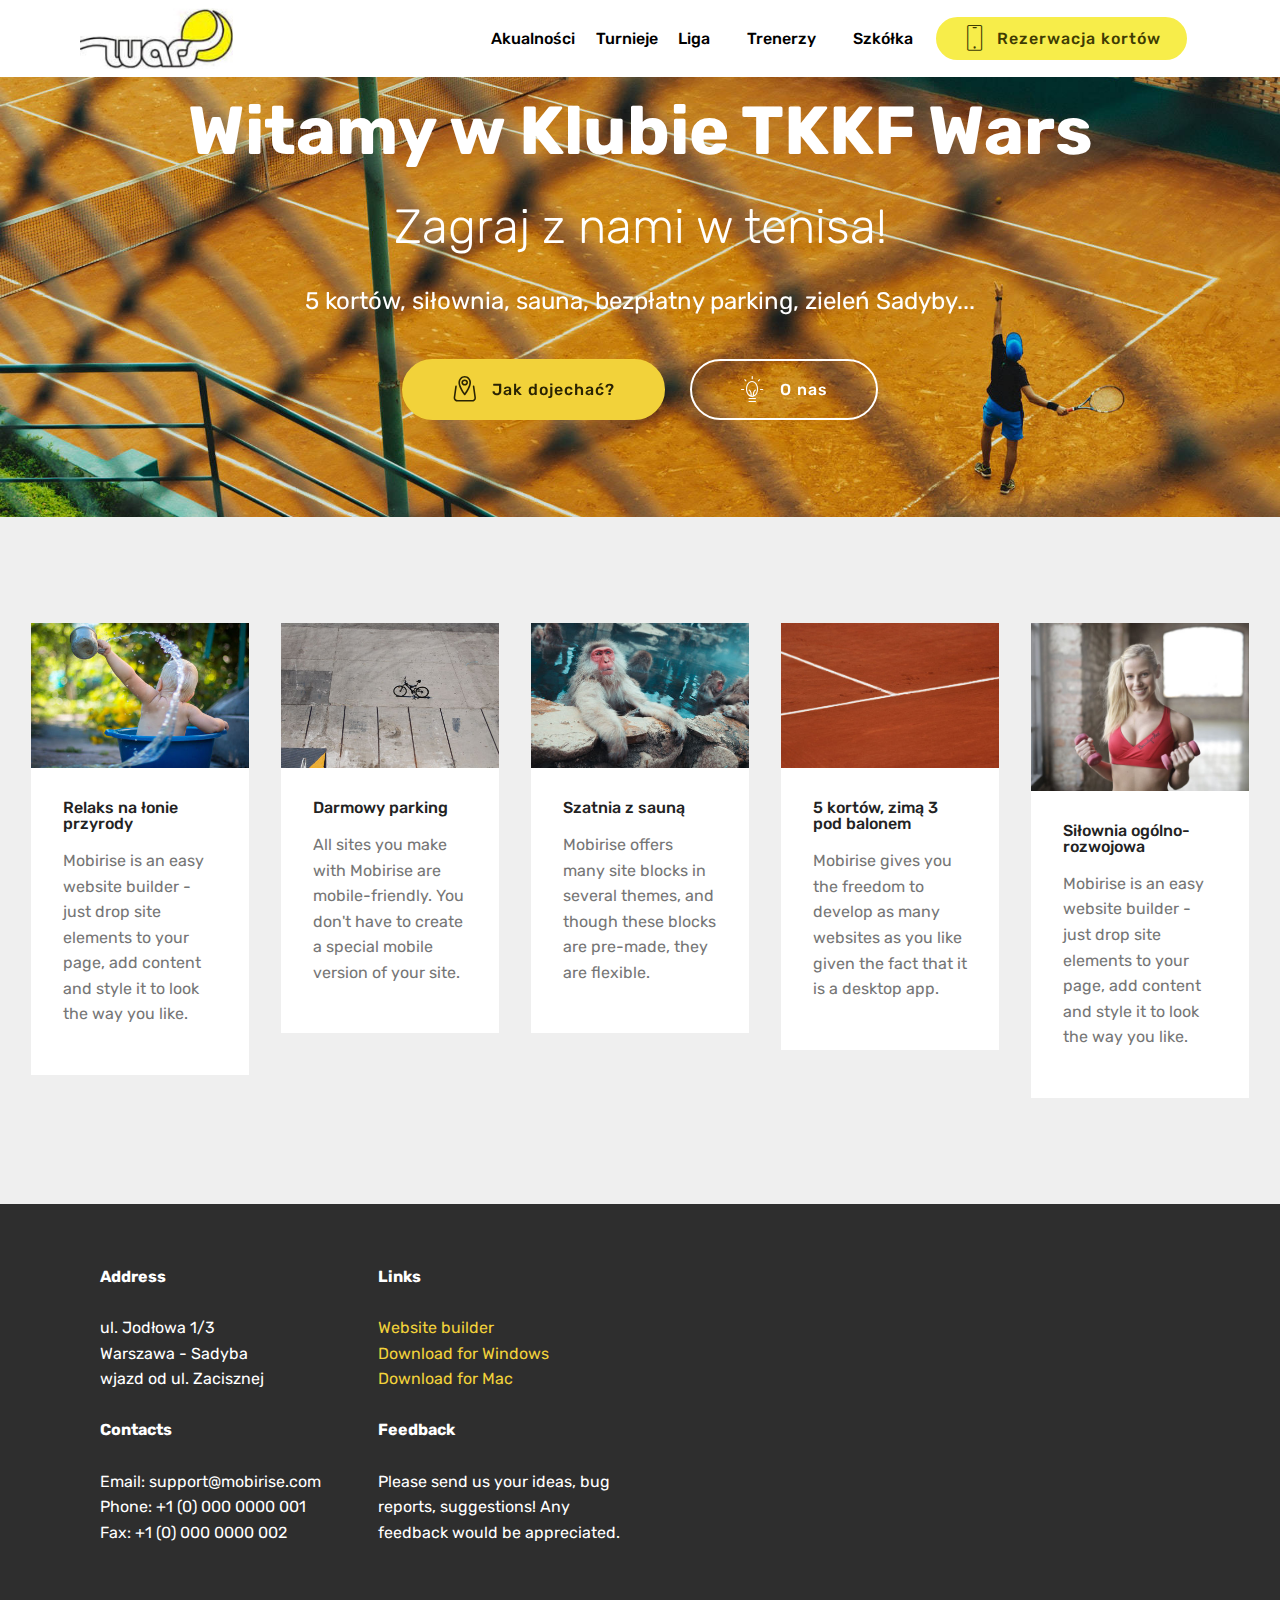
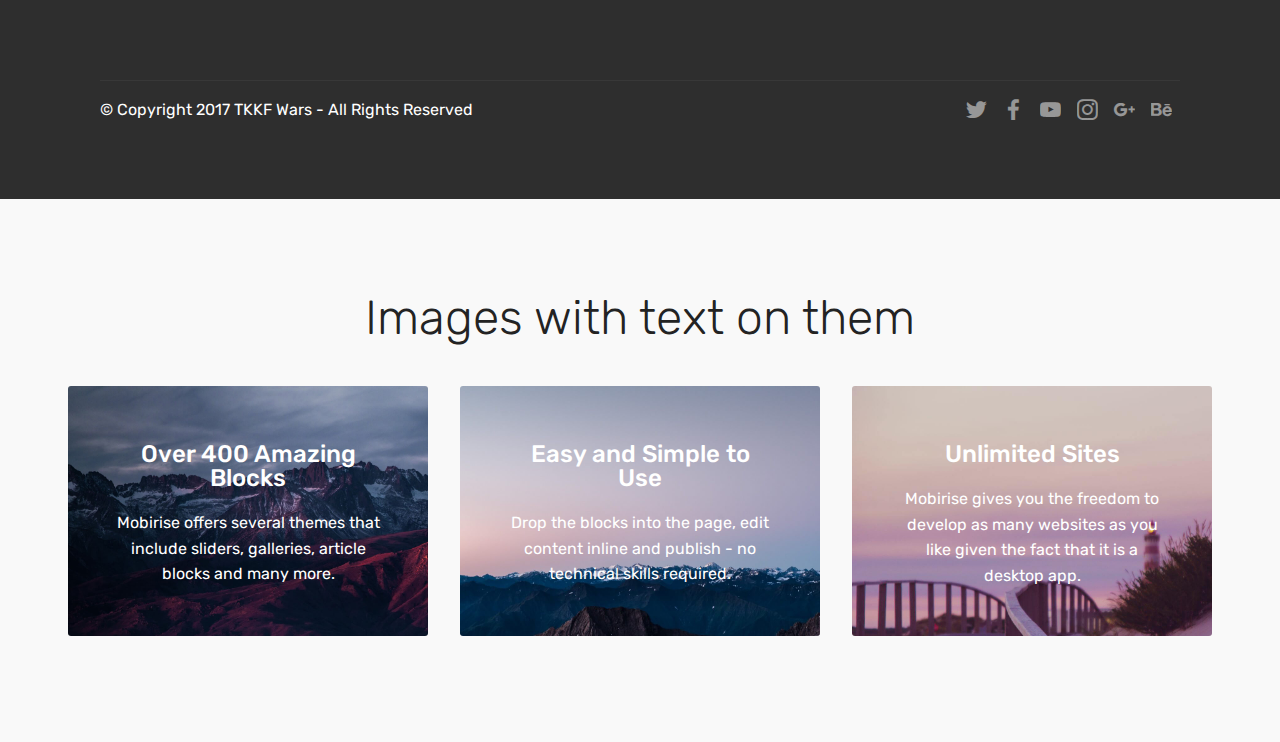
==== index.html @ 5d7c8276 "create github pages" ====
<!DOCTYPE html>
<html >
<head>
  <!-- Site made with Mobirise Website Builder v4.6.6, https://mobirise.com -->
  <meta charset="UTF-8">
  <meta http-equiv="X-UA-Compatible" content="IE=edge">
  <meta name="generator" content="Mobirise v4.6.6, mobirise.com">
  <meta name="viewport" content="width=device-width, initial-scale=1, minimum-scale=1">
  <link rel="shortcut icon" href="assets/images/wars-logo-184x184.jpg" type="image/x-icon">
  <meta name="description" content="">
  <title>Wars</title>
  <link rel="stylesheet" href="assets/web/assets/mobirise-icons-bold/mobirise-icons-bold.css">
  <link rel="stylesheet" href="assets/web/assets/mobirise-icons/mobirise-icons.css">
  <link rel="stylesheet" href="assets/tether/tether.min.css">
  <link rel="stylesheet" href="assets/soundcloud-plugin/style.css">
  <link rel="stylesheet" href="assets/bootstrap/css/bootstrap.min.css">
  <link rel="stylesheet" href="assets/bootstrap/css/bootstrap-grid.min.css">
  <link rel="stylesheet" href="assets/bootstrap/css/bootstrap-reboot.min.css">
  <link rel="stylesheet" href="assets/dropdown/css/style.css">
  <link rel="stylesheet" href="assets/socicon/css/styles.css">
  <link rel="stylesheet" href="assets/theme/css/style.css">
  <link rel="stylesheet" href="assets/mobirise/css/mbr-additional.css" type="text/css">
  
  
  
</head>
<body>
  <section class="menu cid-qMv8yBn3TI" once="menu" id="menu2-0">

    

    <nav class="navbar navbar-expand beta-menu navbar-dropdown align-items-center navbar-fixed-top navbar-toggleable-sm">
        <button class="navbar-toggler navbar-toggler-right" type="button" data-toggle="collapse" data-target="#navbarSupportedContent" aria-controls="navbarSupportedContent" aria-expanded="false" aria-label="Toggle navigation">
            <div class="hamburger">
                <span></span>
                <span></span>
                <span></span>
                <span></span>
            </div>
        </button>
        <div class="menu-logo">
            <div class="navbar-brand">
                <span class="navbar-logo">
                    <a href="https://mobirise.com">
                        <img src="assets/images/wars-logo-184x184.jpg" alt="Mobirise" title="" style="height: 3.8rem;">
                    </a>
                </span>
                
            </div>
        </div>
        <div class="collapse navbar-collapse" id="navbarSupportedContent">
            <ul class="navbar-nav nav-dropdown" data-app-modern-menu="true"><li class="nav-item">
                    <a class="nav-link link text-black display-4" href="https://mobirise.com">Akualności</a>
                </li>
                <li class="nav-item">
                    <a class="nav-link link text-black display-4" href="https://mobirise.com">Turnieje</a>
                </li><li class="nav-item"><a class="nav-link link text-black display-4" href="https://mobirise.com">Liga &nbsp; &nbsp;</a></li><li class="nav-item"><a class="nav-link link text-black display-4" href="https://mobirise.com">Trenerzy &nbsp; &nbsp;</a></li><li class="nav-item"><a class="nav-link link text-black display-4" href="https://mobirise.com">Szkółka</a></li></ul>
            <div class="navbar-buttons mbr-section-btn"><a class="btn btn-sm btn-success display-4" href="http://korty.org/wars/online" target="_blank">
                    <span class="btn-icon mbri-mobile mbr-iconfont mbr-iconfont-btn">
                    </span>
                    Rezerwacja kortów</a></div>
        </div>
    </nav>
</section>

<section class="engine"><a href="https://mobirise.ws/o">free mobile website builder</a></section><section class="header1 cid-qMvbJA0YWu mbr-parallax-background" id="header1-1">

    

    

    <div class="container">
        <div class="row justify-content-md-center">
            <div class="mbr-white col-md-10">
                <h1 class="mbr-section-title align-center mbr-bold pb-3 mbr-fonts-style display-1">
                    Witamy w Klubie TKKF Wars</h1>
                <h3 class="mbr-section-subtitle align-center mbr-light pb-3 mbr-fonts-style display-2">
                    Zagraj z nami w tenisa!</h3>
                <p class="mbr-text align-center pb-3 mbr-fonts-style display-5">
                    5 kortów, siłownia, sauna, bezpłatny parking, zieleń Sadyby...</p>
                <div class="mbr-section-btn align-center"><a class="btn btn-md btn-primary display-4" href="index.html#map2-d"><span class="mbrib-map-pin mbr-iconfont mbr-iconfont-btn"></span>
                        Jak dojechać?</a>
                    <a class="btn btn-md btn-white-outline display-4" href="https://mobirise.com">
                        <span class="mbr-iconfont mbri-idea"></span>O nas</a></div>
            </div>
        </div>
    </div>

</section>

<section class="features17 cid-qMSf0mHHFk" id="features17-h">
    
    

    
    <div class="container-fluid">
        <div class="media-container-row">
            <div class="card p-3 col-12 col-md-6 my-col">
                <div class="card-wrapper">
                    <div class="card-img">
                        <img src="assets/images/mbr-434x289.jpg" alt="Mobirise" title="">
                    </div>
                    <div class="card-box">
                        <h4 class="card-title pb-3 mbr-fonts-style display-7">
                            Relaks na łonie przyrody</h4>
                        <p class="mbr-text mbr-fonts-style display-7">
                            Mobirise is an easy website builder - just drop site elements to your page, add content and style it to look the way you like.
                        </p>
                    </div>
                </div>
            </div>

            <div class="card p-3 col-12 col-md-6 my-col">
                <div class="card-wrapper">
                    <div class="card-img">
                        <img src="assets/images/mbr-1-434x289.jpg" alt="Mobirise" title="">
                    </div>
                    <div class="card-box">
                        <h4 class="card-title pb-3 mbr-fonts-style display-7">
                            Darmowy parking</h4>
                        <p class="mbr-text mbr-fonts-style display-7">
                            All sites you make with Mobirise are mobile-friendly. You don't have to create a special mobile version of your site.
                        </p>
                    </div>
                </div>
            </div>

            <div class="card p-3 col-12 col-md-6 my-col">
                <div class="card-wrapper">
                    <div class="card-img">
                        <img src="assets/images/mbr-2-434x289.jpg" alt="Mobirise" title="">
                    </div>
                    <div class="card-box">
                        <h4 class="card-title pb-3 mbr-fonts-style display-7">Szatnia z sauną</h4>
                        <p class="mbr-text mbr-fonts-style display-7">
                            Mobirise offers many site blocks in several themes, and though these blocks are pre-made, they are flexible.
                        </p>
                    </div>
                </div>
            </div>

            <div class="card p-3 col-12 col-md-6 my-col">
                <div class="card-wrapper">
                    <div class="card-img">
                        <img src="assets/images/mbr-532x355.jpg" alt="Mobirise" title="">
                    </div>
                    <div class="card-box">
                        <h4 class="card-title pb-3 mbr-fonts-style display-7">
                            5 kortów, zimą 3 pod balonem</h4>
                        <p class="mbr-text mbr-fonts-style display-7">
                           Mobirise gives you the freedom to develop as many websites as you like given the fact that it is a desktop app.
                        </p>
                    </div>
                </div>
            </div>
            <div class="card p-3 col-12 col-md-6 my-col">
                <div class="card-wrapper">
                    <div class="card-img">
                        <img src="assets/images/mbr-532x410.jpg" alt="Mobirise" title="">
                    </div>
                    <div class="card-box">
                        <h4 class="card-title pb-3 mbr-fonts-style display-7">
                            Siłownia ogólno-rozwojowa</h4>
                        <p class="mbr-text mbr-fonts-style display-7">
                            Mobirise is an easy website builder - just drop site elements to your page, add content and style it to look the way you like.
                        </p>
                    </div>
                </div>
            </div>
            
        </div>
    </div>
</section>

<section class="cid-qMGi7lmgfR" id="footer2-f">

    

    

    <div class="container">
        <div class="media-container-row content mbr-white">
            <div class="col-12 col-md-3 mbr-fonts-style display-7">
                <p class="mbr-text">
                    <strong>Address</strong>
                    <br>
                    <br>ul. Jodłowa 1/3<br>Warszawa - Sadyba<br>wjazd od ul. Zacisznej<br>
                    <br><strong>Contacts</strong>
                    <br>
                    <br>Email: support@mobirise.com
                    <br>Phone: +1 (0) 000 0000 001
                    <br>Fax: +1 (0) 000 0000 002
                </p>
            </div>
            <div class="col-12 col-md-3 mbr-fonts-style display-7">
                <p class="mbr-text">
                    <strong>Links</strong>
                    <br>
                    <br><a class="text-primary" href="https://mobirise.com/">Website builder</a>
                    <br><a class="text-primary" href="https://mobirise.com/mobirise-free-win.zip">Download for Windows</a>
                    <br><a class="text-primary" href="https: //mobirise.com/mobirise-free-mac.zip">Download for Mac</a>
                    <br>
                    <br><strong>Feedback</strong>
                    <br>
                    <br>Please send us your ideas, bug reports, suggestions! Any feedback would be appreciated.
                </p>
            </div>
            <div class="col-12 col-md-6">
                <div class="google-map"><iframe frameborder="0" style="border:0" src="https://www.google.com/maps/embed/v1/place?key=AIzaSyA0Dx_boXQiwvdz8sJHoYeZNVTdoWONYkU&amp;q=place_id:ChIJL8REB1TNHkcRcCRjAa07qq4" allowfullscreen=""></iframe></div>
            </div>
        </div>
        <div class="footer-lower">
            <div class="media-container-row">
                <div class="col-sm-12">
                    <hr>
                </div>
            </div>
            <div class="media-container-row mbr-white">
                <div class="col-sm-6 copyright">
                    <p class="mbr-text mbr-fonts-style display-7">
                        © Copyright 2017 TKKF Wars - All Rights Reserved
                    </p>
                </div>
                <div class="col-md-6">
                    <div class="social-list align-right">
                        <div class="soc-item">
                            <a href="https://twitter.com/mobirise" target="_blank">
                                <span class="socicon-twitter socicon mbr-iconfont mbr-iconfont-social"></span>
                            </a>
                        </div>
                        <div class="soc-item">
                            <a href="https://www.facebook.com/KlubWars/" target="_blank">
                                <span class="mbr-iconfont mbr-iconfont-social socicon-facebook socicon"></span>
                            </a>
                        </div>
                        <div class="soc-item">
                            <a href="https://www.youtube.com/c/mobirise" target="_blank">
                                <span class="socicon-youtube socicon mbr-iconfont mbr-iconfont-social"></span>
                            </a>
                        </div>
                        <div class="soc-item">
                            <a href="https://instagram.com/mobirise" target="_blank">
                                <span class="socicon-instagram socicon mbr-iconfont mbr-iconfont-social"></span>
                            </a>
                        </div>
                        <div class="soc-item">
                            <a href="https://plus.google.com/u/0/+Mobirise" target="_blank">
                                <span class="socicon-googleplus socicon mbr-iconfont mbr-iconfont-social"></span>
                            </a>
                        </div>
                        <div class="soc-item">
                            <a href="https://www.behance.net/Mobirise" target="_blank">
                                <span class="socicon-behance socicon mbr-iconfont mbr-iconfont-social"></span>
                            </a>
                        </div>
                    </div>
                </div>
            </div>
        </div>
    </div>
</section>

<section class="features13 cid-qMSpTpMNl8" id="features13-o">

    

    
    <div class="container">
        <h2 class="mbr-section-title pb-3 mbr-fonts-style display-2">
            Images with text on them
        </h2>

        <div class="media-container-row container">
            <div class="card col-12 col-md-6 p-5 m-3 align-center col-lg-4">
                <div class="card-img">
                    <a href="assets/files/Newsletter%20nr%201.pdf"><img src="assets/images/jumbotron.jpg" alt="Mobirise" title=""></a>
                </div>
                <h4 class="card-title py-2 mbr-fonts-style display-5">
                    Over 400 Amazing Blocks
                </h4>
                <p class="mbr-text mbr-fonts-style display-7">
                    Mobirise offers several themes that include sliders, galleries, article blocks and many more.
                </p>
            </div>
            <div class="card col-12 col-md-6 p-5 m-3 align-center col-lg-4">
                <div class="card-img">
                    <img src="assets/images/jumbotron2.jpg" alt="Mobirise">
                </div>
                <h4 class="card-title py-2 mbr-fonts-style display-5">
                    Easy and Simple to Use
                </h4>
                <p class="mbr-text mbr-fonts-style display-7">
                    Drop the blocks into the page, edit content inline and publish - no technical skills required.
                </p>
            </div>
            <div class="card col-12 col-md-6 p-5 m-3 align-center col-lg-4">
                <div class="card-img">
                    <img src="assets/images/background5.jpg" alt="Mobirise">
                </div>
                <h4 class="card-title py-2 mbr-fonts-style display-5">
                    Unlimited Sites
                </h4>
                <p class="mbr-text mbr-fonts-style display-7">
                    Mobirise gives you the freedom to develop as many websites as you like given the fact that it is a desktop app.
                </p>
            </div>    
        </div>
</div></section>


  <script src="assets/web/assets/jquery/jquery.min.js"></script>
  <script src="assets/popper/popper.min.js"></script>
  <script src="assets/tether/tether.min.js"></script>
  <script src="assets/bootstrap/js/bootstrap.min.js"></script>
  <script src="assets/dropdown/js/script.min.js"></script>
  <script src="assets/touchswipe/jquery.touch-swipe.min.js"></script>
  <script src="assets/parallax/jarallax.min.js"></script>
  <script src="assets/smoothscroll/smooth-scroll.js"></script>
  <script src="assets/theme/js/script.js"></script>
  
  
</body>
</html>
---- assets/web/assets/mobirise-icons-bold/mobirise-icons-bold.css ----
@font-face {
  font-family: 'mobirise-icons-bold';
  src:  url('mobirise-icons-bold.eot?m1l4yr');
  src:  url('mobirise-icons-bold.eot?m1l4yr#iefix') format('embedded-opentype'),
    url('mobirise-icons-bold.ttf?m1l4yr') format('truetype'),
    url('mobirise-icons-bold.woff?m1l4yr') format('woff'),
    url('mobirise-icons-bold.svg?m1l4yr#mobirise-icons-bold') format('svg');
  font-weight: normal;
  font-style: normal;
}

[class^="mbrib-"], [class*="mbrib-"] {
  /* use !important to prevent issues with browser extensions that change fonts */
  font-family: 'mobirise-icons-bold' !important;
  speak: none;
  font-style: normal;
  font-weight: normal;
  font-variant: normal;
  text-transform: none;
  line-height: 1;

  /* Better Font Rendering =========== */
  -webkit-font-smoothing: antialiased;
  -moz-osx-font-smoothing: grayscale;
}

.mbrib-add-submenu:before {
  content: "\e900";
}
.mbrib-alert:before {
  content: "\e901";
}
.mbrib-align-center:before {
  content: "\e902";
}
.mbrib-align-justify:before {
  content: "\e903";
}
.mbrib-align-left:before {
  content: "\e904";
}
.mbrib-align-right:before {
  content: "\e905";
}
.mbrib-android:before {
  content: "\e906";
}
.mbrib-apple:before {
  content: "\e907";
}
.mbrib-arrow-down:before {
  content: "\e908";
}
.mbrib-arrow-next:before {
  content: "\e909";
}
.mbrib-arrow-prev:before {
  content: "\e90a";
}
.mbrib-arrow-up:before {
  content: "\e90b";
}
.mbrib-bold:before {
  content: "\e90c";
}
.mbrib-bookmark:before {
  content: "\e90d";
}
.mbrib-bootstrap:before {
  content: "\e90e";
}
.mbrib-briefcase:before {
  content: "\e90f";
}
.mbrib-browse:before {
  content: "\e910";
}
.mbrib-bulleted-list:before {
  content: "\e911";
}
.mbrib-calendar:before {
  content: "\e912";
}
.mbrib-camera:before {
  content: "\e913";
}
.mbrib-cart-add:before {
  content: "\e914";
}
.mbrib-cart-full:before {
  content: "\e915";
}
.mbrib-cash:before {
  content: "\e916";
}
.mbrib-change-style:before {
  content: "\e917";
}
.mbrib-chat:before {
  content: "\e918";
}
.mbrib-clock:before {
  content: "\e919";
}
.mbrib-close:before {
  content: "\e91a";
}
.mbrib-cloud:before {
  content: "\e91b";
}
.mbrib-code:before {
  content: "\e91c";
}
.mbrib-contact-form:before {
  content: "\e91d";
}
.mbrib-credit-card:before {
  content: "\e91e";
}
.mbrib-cursor-click:before {
  content: "\e91f";
}
.mbrib-cust-feedback:before {
  content: "\e920";
}
.mbrib-database:before {
  content: "\e921";
}
.mbrib-delivery:before {
  content: "\e922";
}
.mbrib-desktop:before {
  content: "\e923";
}
.mbrib-devices:before {
  content: "\e924";
}
.mbrib-down:before {
  content: "\e925";
}
.mbrib-download:before {
  content: "\e926";
}
.mbrib-drag-n-drop:before {
  content: "\e927";
}
.mbrib-drag-n-drop2:before {
  content: "\e928";
}
.mbrib-edit:before {
  content: "\e929";
}
.mbrib-edit2:before {
  content: "\e92a";
}
.mbrib-error:before {
  content: "\e92b";
}
.mbrib-extension:before {
  content: "\e92c";
}
.mbrib-features:before {
  content: "\e92d";
}
.mbrib-file:before {
  content: "\e92e";
}
.mbrib-flag:before {
  content: "\e92f";
}
.mbrib-folder:before {
  content: "\e930";
}
.mbrib-gift:before {
  content: "\e931";
}
.mbrib-github:before {
  content: "\e932";
}
.mbrib-globe-2:before {
  content: "\e933";
}
.mbrib-globe:before {
  content: "\e934";
}
.mbrib-growing-chart:before {
  content: "\e935";
}
.mbrib-hearth:before {
  content: "\e936";
}
.mbrib-help:before {
  content: "\e937";
}
.mbrib-home:before {
  content: "\e938";
}
.mbrib-hot-cup:before {
  content: "\e939";
}
.mbrib-idea:before {
  content: "\e93a";
}
.mbrib-image-gallery:before {
  content: "\e93b";
}
.mbrib-image-slider:before {
  content: "\e93c";
}
.mbrib-info:before {
  content: "\e93d";
}
.mbrib-italic:before {
  content: "\e93e";
}
.mbrib-key:before {
  content: "\e93f";
}
.mbrib-laptop:before {
  content: "\e940";
}
.mbrib-layers:before {
  content: "\e941";
}
.mbrib-left-right:before {
  content: "\e942";
}
.mbrib-left:before {
  content: "\e943";
}
.mbrib-letter:before {
  content: "\e944";
}
.mbrib-like:before {
  content: "\e945";
}
.mbrib-link:before {
  content: "\e946";
}
.mbrib-lock:before {
  content: "\e947";
}
.mbrib-login:before {
  content: "\e948";
}
.mbrib-logout:before {
  content: "\e949";
}
.mbrib-magic-stick:before {
  content: "\e94a";
}
.mbrib-map-pin:before {
  content: "\e94b";
}
.mbrib-menu:before {
  content: "\e94c";
}
.mbrib-mobile:before {
  content: "\e94d";
}
.mbrib-mobile2:before {
  content: "\e94e";
}
.mbrib-mobirise:before {
  content: "\e94f";
}
.mbrib-more-horizontal:before {
  content: "\e950";
}
.mbrib-more-vertical:before {
  content: "\e951";
}
.mbrib-music:before {
  content: "\e952";
}
.mbrib-new-file:before {
  content: "\e953";
}
.mbrib-numbered-list:before {
  content: "\e954";
}
.mbrib-opened-folder:before {
  content: "\e955";
}
.mbrib-pages:before {
  content: "\e956";
}
.mbrib-paper-plane:before {
  content: "\e957";
}
.mbrib-paperclip:before {
  content: "\e958";
}
.mbrib-photo:before {
  content: "\e959";
}
.mbrib-photos:before {
  content: "\e95a";
}
.mbrib-pin:before {
  content: "\e95b";
}
.mbrib-play:before {
  content: "\e95c";
}
.mbrib-plus:before {
  content: "\e95d";
}
.mbrib-preview:before {
  content: "\e95e";
}
.mbrib-print:before {
  content: "\e95f";
}
.mbrib-protect:before {
  content: "\e960";
}
.mbrib-question:before {
  content: "\e961";
}
.mbrib-quote-left:before {
  content: "\e962";
}
.mbrib-quote-right:before {
  content: "\e963";
}
.mbrib-redo:before {
  content: "\e964";
}
.mbrib-refresh:before {
  content: "\e965";
}
.mbrib-responsive:before {
  content: "\e966";
}
.mbrib-right:before {
  content: "\e967";
}
.mbrib-rocket:before {
  content: "\e968";
}
.mbrib-sad-face:before {
  content: "\e969";
}
.mbrib-sale:before {
  content: "\e96a";
}
.mbrib-save:before {
  content: "\e96b";
}
.mbrib-search:before {
  content: "\e96c";
}
.mbrib-setting:before {
  content: "\e96d";
}
.mbrib-setting2:before {
  content: "\e96e";
}
.mbrib-setting3:before {
  content: "\e96f";
}
.mbrib-share:before {
  content: "\e970";
}
.mbrib-shopping-bag:before {
  content: "\e971";
}
.mbrib-shopping-basket:before {
  content: "\e972";
}
.mbrib-shopping-cart:before {
  content: "\e973";
}
.mbrib-sites:before {
  content: "\e974";
}
.mbrib-smile-face:before {
  content: "\e975";
}
.mbrib-speed:before {
  content: "\e976";
}
.mbrib-star:before {
  content: "\e977";
}
.mbrib-success:before {
  content: "\e978";
}
.mbrib-sun:before {
  content: "\e979";
}
.mbrib-sun2:before {
  content: "\e97a";
}
.mbrib-tablet-vertical:before {
  content: "\e97b";
}
.mbrib-tablet:before {
  content: "\e97c";
}
.mbrib-target:before {
  content: "\e97d";
}
.mbrib-timer:before {
  content: "\e97e";
}
.mbrib-to-ftp:before {
  content: "\e97f";
}
.mbrib-to-local-drive:before {
  content: "\e980";
}
.mbrib-touch-swipe:before {
  content: "\e981";
}
.mbrib-touch:before {
  content: "\e982";
}
.mbrib-trash:before {
  content: "\e983";
}
.mbrib-underline:before {
  content: "\e984";
}
.mbrib-undo:before {
  content: "\e985";
}
.mbrib-unlink:before {
  content: "\e986";
}
.mbrib-unlock:before {
  content: "\e987";
}
.mbrib-up-down:before {
  content: "\e988";
}
.mbrib-up:before {
  content: "\e989";
}
.mbrib-update:before {
  content: "\e98a";
}
.mbrib-upload:before {
  content: "\e98b";
}
.mbrib-user:before {
  content: "\e98c";
}
.mbrib-user2:before {
  content: "\e98d";
}
.mbrib-users:before {
  content: "\e98e";
}
.mbrib-video-play:before {
  content: "\e98f";
}
.mbrib-video:before {
  content: "\e990";
}
.mbrib-watch:before {
  content: "\e991";
}
.mbrib-website-theme:before {
  content: "\e992";
}
.mbrib-wifi:before {
  content: "\e993";
}
.mbrib-windows:before {
  content: "\e994";
}
.mbrib-zoom-out:before {
  content: "\e995";
}
---- assets/web/assets/mobirise-icons/mobirise-icons.css ----
@font-face {
  font-family: 'MobiriseIcons';
  src:  url('mobirise-icons.eot?spat4u');
  src:  url('mobirise-icons.eot?spat4u#iefix') format('embedded-opentype'),
    url('mobirise-icons.ttf?spat4u') format('truetype'),
    url('mobirise-icons.woff?spat4u') format('woff'),
    url('mobirise-icons.svg?spat4u#MobiriseIcons') format('svg');
  font-weight: normal;
  font-style: normal;
}

[class^="mbri-"], [class*=" mbri-"] {
  /* use !important to prevent issues with browser extensions that change fonts */
  font-family: MobiriseIcons !important;
  speak: none;
  font-style: normal;
  font-weight: normal;
  font-variant: normal;
  text-transform: none;
  line-height: 1;

  /* Better Font Rendering =========== */
  -webkit-font-smoothing: antialiased;
  -moz-osx-font-smoothing: grayscale;
}

.mbri-add-submenu:before {
  content: "\e900";
}
.mbri-alert:before {
  content: "\e901";
}
.mbri-align-center:before {
  content: "\e902";
}
.mbri-align-justify:before {
  content: "\e903";
}
.mbri-align-left:before {
  content: "\e904";
}
.mbri-align-right:before {
  content: "\e905";
}
.mbri-android:before {
  content: "\e906";
}
.mbri-apple:before {
  content: "\e907";
}
.mbri-arrow-down:before {
  content: "\e908";
}
.mbri-arrow-next:before {
  content: "\e909";
}
.mbri-arrow-prev:before {
  content: "\e90a";
}
.mbri-arrow-up:before {
  content: "\e90b";
}
.mbri-bold:before {
  content: "\e90c";
}
.mbri-bookmark:before {
  content: "\e90d";
}
.mbri-bootstrap:before {
  content: "\e90e";
}
.mbri-briefcase:before {
  content: "\e90f";
}
.mbri-browse:before {
  content: "\e910";
}
.mbri-bulleted-list:before {
  content: "\e911";
}
.mbri-calendar:before {
  content: "\e912";
}
.mbri-camera:before {
  content: "\e913";
}
.mbri-cart-add:before {
  content: "\e914";
}
.mbri-cart-full:before {
  content: "\e915";
}
.mbri-cash:before {
  content: "\e916";
}
.mbri-change-style:before {
  content: "\e917";
}
.mbri-chat:before {
  content: "\e918";
}
.mbri-clock:before {
  content: "\e919";
}
.mbri-close:before {
  content: "\e91a";
}
.mbri-cloud:before {
  content: "\e91b";
}
.mbri-code:before {
  content: "\e91c";
}
.mbri-contact-form:before {
  content: "\e91d";
}
.mbri-credit-card:before {
  content: "\e91e";
}
.mbri-cursor-click:before {
  content: "\e91f";
}
.mbri-cust-feedback:before {
  content: "\e920";
}
.mbri-database:before {
  content: "\e921";
}
.mbri-delivery:before {
  content: "\e922";
}
.mbri-desktop:before {
  content: "\e923";
}
.mbri-devices:before {
  content: "\e924";
}
.mbri-down:before {
  content: "\e925";
}
.mbri-download:before {
  content: "\e989";
}
.mbri-drag-n-drop:before {
  content: "\e927";
}
.mbri-drag-n-drop2:before {
  content: "\e928";
}
.mbri-edit:before {
  content: "\e929";
}
.mbri-edit2:before {
  content: "\e92a";
}
.mbri-error:before {
  content: "\e92b";
}
.mbri-extension:before {
  content: "\e92c";
}
.mbri-features:before {
  content: "\e92d";
}
.mbri-file:before {
  content: "\e92e";
}
.mbri-flag:before {
  content: "\e92f";
}
.mbri-folder:before {
  content: "\e930";
}
.mbri-gift:before {
  content: "\e931";
}
.mbri-github:before {
  content: "\e932";
}
.mbri-globe:before {
  content: "\e933";
}
.mbri-globe-2:before {
  content: "\e934";
}
.mbri-growing-chart:before {
  content: "\e935";
}
.mbri-hearth:before {
  content: "\e936";
}
.mbri-help:before {
  content: "\e937";
}
.mbri-home:before {
  content: "\e938";
}
.mbri-hot-cup:before {
  content: "\e939";
}
.mbri-idea:before {
  content: "\e93a";
}
.mbri-image-gallery:before {
  content: "\e93b";
}
.mbri-image-slider:before {
  content: "\e93c";
}
.mbri-info:before {
  content: "\e93d";
}
.mbri-italic:before {
  content: "\e93e";
}
.mbri-key:before {
  content: "\e93f";
}
.mbri-laptop:before {
  content: "\e940";
}
.mbri-layers:before {
  content: "\e941";
}
.mbri-left-right:before {
  content: "\e942";
}
.mbri-left:before {
  content: "\e943";
}
.mbri-letter:before {
  content: "\e944";
}
.mbri-like:before {
  content: "\e945";
}
.mbri-link:before {
  content: "\e946";
}
.mbri-lock:before {
  content: "\e947";
}
.mbri-login:before {
  content: "\e948";
}
.mbri-logout:before {
  content: "\e949";
}
.mbri-magic-stick:before {
  content: "\e94a";
}
.mbri-map-pin:before {
  content: "\e94b";
}
.mbri-menu:before {
  content: "\e94c";
}
.mbri-mobile:before {
  content: "\e94d";
}
.mbri-mobile2:before {
  content: "\e94e";
}
.mbri-mobirise:before {
  content: "\e94f";
}
.mbri-more-horizontal:before {
  content: "\e950";
}
.mbri-more-vertical:before {
  content: "\e951";
}
.mbri-music:before {
  content: "\e952";
}
.mbri-new-file:before {
  content: "\e953";
}
.mbri-numbered-list:before {
  content: "\e954";
}
.mbri-opened-folder:before {
  content: "\e955";
}
.mbri-pages:before {
  content: "\e956";
}
.mbri-paper-plane:before {
  content: "\e957";
}
.mbri-paperclip:before {
  content: "\e958";
}
.mbri-photo:before {
  content: "\e959";
}
.mbri-photos:before {
  content: "\e95a";
}
.mbri-pin:before {
  content: "\e95b";
}
.mbri-play:before {
  content: "\e95c";
}
.mbri-plus:before {
  content: "\e95d";
}
.mbri-preview:before {
  content: "\e95e";
}
.mbri-print:before {
  content: "\e95f";
}
.mbri-protect:before {
  content: "\e960";
}
.mbri-question:before {
  content: "\e961";
}
.mbri-quote-left:before {
  content: "\e962";
}
.mbri-quote-right:before {
  content: "\e963";
}
.mbri-refresh:before {
  content: "\e964";
}
.mbri-responsive:before {
  content: "\e965";
}
.mbri-right:before {
  content: "\e966";
}
.mbri-rocket:before {
  content: "\e967";
}
.mbri-sad-face:before {
  content: "\e968";
}
.mbri-sale:before {
  content: "\e969";
}
.mbri-save:before {
  content: "\e96a";
}
.mbri-search:before {
  content: "\e96b";
}
.mbri-setting:before {
  content: "\e96c";
}
.mbri-setting2:before {
  content: "\e96d";
}
.mbri-setting3:before {
  content: "\e96e";
}
.mbri-share:before {
  content: "\e96f";
}
.mbri-shopping-bag:before {
  content: "\e970";
}
.mbri-shopping-basket:before {
  content: "\e971";
}
.mbri-shopping-cart:before {
  content: "\e972";
}
.mbri-sites:before {
  content: "\e973";
}
.mbri-smile-face:before {
  content: "\e974";
}
.mbri-speed:before {
  content: "\e975";
}
.mbri-star:before {
  content: "\e976";
}
.mbri-success:before {
  content: "\e977";
}
.mbri-sun:before {
  content: "\e978";
}
.mbri-sun2:before {
  content: "\e979";
}
.mbri-tablet:before {
  content: "\e97a";
}
.mbri-tablet-vertical:before {
  content: "\e97b";
}
.mbri-target:before {
  content: "\e97c";
}
.mbri-timer:before {
  content: "\e97d";
}
.mbri-to-ftp:before {
  content: "\e97e";
}
.mbri-to-local-drive:before {
  content: "\e97f";
}
.mbri-touch-swipe:before {
  content: "\e980";
}
.mbri-touch:before {
  content: "\e981";
}
.mbri-trash:before {
  content: "\e982";
}
.mbri-underline:before {
  content: "\e983";
}
.mbri-unlink:before {
  content: "\e984";
}
.mbri-unlock:before {
  content: "\e985";
}
.mbri-up-down:before {
  content: "\e986";
}
.mbri-up:before {
  content: "\e987";
}
.mbri-update:before {
  content: "\e988";
}
.mbri-upload:before {
 content: "\e926"; 
}
.mbri-user:before {
  content: "\e98a";
}
.mbri-user2:before {
  content: "\e98b";
}
.mbri-users:before {
  content: "\e98c";
}
.mbri-video:before {
  content: "\e98d";
}
.mbri-video-play:before {
  content: "\e98e";
}
.mbri-watch:before {
  content: "\e98f";
}
.mbri-website-theme:before {
  content: "\e990";
}
.mbri-wifi:before {
  content: "\e991";
}
.mbri-windows:before {
  content: "\e992";
}
.mbri-zoom-out:before {
  content: "\e993";
}
.mbri-redo:before {
  content: "\e994";
}
.mbri-undo:before {
  content: "\e995";
}
---- assets/soundcloud-plugin/style.css ----
.addons-container {
  position: relative;
  margin-left: auto;
  margin-right: auto;
  padding-right: 15px;
  padding-left: 15px; }
  @media (min-width: 576px) {
    .addons-container {
      padding-right: 15px;
      padding-left: 15px; } }
  @media (min-width: 768px) {
    .addons-container {
      padding-right: 15px;
      padding-left: 15px; } }
  @media (min-width: 992px) {
    .addons-container {
      padding-right: 15px;
      padding-left: 15px; } }
  @media (min-width: 1200px) {
    .addons-container {
      padding-right: 15px;
      padding-left: 15px; } }
  @media (min-width: 576px) {
    .addons-container {
      width: 540px;
      max-width: 100%; } }
  @media (min-width: 768px) {
    .addons-container {
      width: 720px;
      max-width: 100%; } }
  @media (min-width: 992px) {
    .addons-container {
      width: 960px;
      max-width: 100%; } }
  @media (min-width: 1200px) {
    .addons-container {
      width: 1140px;
      max-width: 100%; } }

.addons-container-inner{
    position: relative;
    width: 100%;
    min-height: 1px;
    padding-right: 15px;
    padding-left: 15px;
}
@media (min-width: 567px) {
    .addons-container-inner{
        -ms-flex: 0 0 66.666667%;
        flex: 0 0 66.666667%;
        max-width: 66.666667%;
    }
}
.addons-row{
    display: flex;
    justify-content:center;
}
---- assets/dropdown/css/style.css ----
.navbar-dropdown {
  left: 0;
  padding: 0;
  position: absolute;
  right: 0;
  top: 0;
  transition: all 0.45s ease;
  z-index: 1030;
  background: #282828; }
  .navbar-dropdown .navbar-logo {
    margin-right: 0.8rem;
    transition: margin 0.3s ease-in-out;
    vertical-align: middle; }
    .navbar-dropdown .navbar-logo img {
      height: 3.125rem;
      transition: all 0.3s ease-in-out; }
    .navbar-dropdown .navbar-logo.mbr-iconfont {
      font-size: 3.125rem;
      line-height: 3.125rem; }
  .navbar-dropdown .navbar-caption {
    font-weight: 700;
    white-space: normal;
    vertical-align: -4px;
    line-height: 3.125rem !important; }
    .navbar-dropdown .navbar-caption, .navbar-dropdown .navbar-caption:hover {
      color: inherit;
      text-decoration: none; }
  .navbar-dropdown .mbr-iconfont + .navbar-caption {
    vertical-align: -1px; }
  .navbar-dropdown.navbar-fixed-top {
    position: fixed; }
  .navbar-dropdown .navbar-brand span {
    vertical-align: -4px; }
  .navbar-dropdown.bg-color.transparent {
    background: none; }
  .navbar-dropdown.navbar-short .navbar-brand {
    padding: 0.625rem 0; }
    .navbar-dropdown.navbar-short .navbar-brand span {
      vertical-align: -1px; }
  .navbar-dropdown.navbar-short .navbar-caption {
    line-height: 2.375rem !important;
    vertical-align: -2px; }
  .navbar-dropdown.navbar-short .navbar-logo {
    margin-right: 0.5rem; }
    .navbar-dropdown.navbar-short .navbar-logo img {
      height: 2.375rem; }
    .navbar-dropdown.navbar-short .navbar-logo.mbr-iconfont {
      font-size: 2.375rem;
      line-height: 2.375rem; }
  .navbar-dropdown.navbar-short .mbr-table-cell {
    height: 3.625rem; }
  .navbar-dropdown .navbar-close {
    left: 0.6875rem;
    position: fixed;
    top: 0.75rem;
    z-index: 1000; }
  .navbar-dropdown .hamburger-icon {
    content: "";
    display: inline-block;
    vertical-align: middle;
    width: 16px;
    -webkit-box-shadow: 0 -6px 0 1px #282828,0 0 0 1px #282828,0 6px 0 1px #282828;
    -moz-box-shadow: 0 -6px 0 1px #282828,0 0 0 1px #282828,0 6px 0 1px #282828;
    box-shadow: 0 -6px 0 1px #282828,0 0 0 1px #282828,0 6px 0 1px #282828; }

.dropdown-menu .dropdown-toggle[data-toggle="dropdown-submenu"]::after {
  border-bottom: 0.35em solid transparent;
  border-left: 0.35em solid;
  border-right: 0;
  border-top: 0.35em solid transparent;
  margin-left: 0.3rem; }

.dropdown-menu .dropdown-item:focus {
  outline: 0; }

.nav-dropdown {
  font-size: 0.75rem;
  font-weight: 500;
  height: auto !important; }
  .nav-dropdown .nav-btn {
    padding-left: 1rem; }
  .nav-dropdown .link {
    margin: .667em 1.667em;
    font-weight: 500;
    padding: 0;
    transition: color .2s ease-in-out; }
    .nav-dropdown .link.dropdown-toggle {
      margin-right: 2.583em; }
      .nav-dropdown .link.dropdown-toggle::after {
        margin-left: .25rem;
        border-top: 0.35em solid;
        border-right: 0.35em solid transparent;
        border-left: 0.35em solid transparent;
        border-bottom: 0; }
      .nav-dropdown .link.dropdown-toggle[aria-expanded="true"] {
        margin: 0;
        padding: 0.667em 3.263em  0.667em 1.667em; }
  .nav-dropdown .link::after,
  .nav-dropdown .dropdown-item::after {
    color: inherit; }
  .nav-dropdown .btn {
    font-size: 0.75rem;
    font-weight: 700;
    letter-spacing: 0;
    margin-bottom: 0;
    padding-left: 1.25rem;
    padding-right: 1.25rem; }
  .nav-dropdown .dropdown-menu {
    border-radius: 0;
    border: 0;
    left: 0;
    margin: 0;
    padding-bottom: 1.25rem;
    padding-top: 1.25rem;
    position: relative; }
  .nav-dropdown .dropdown-submenu {
    margin-left: 0.125rem;
    top: 0; }
  .nav-dropdown .dropdown-item {
    font-weight: 500;
    line-height: 2;
    padding: 0.3846em 4.615em 0.3846em 1.5385em;
    position: relative;
    transition: color .2s ease-in-out, background-color .2s ease-in-out; }
    .nav-dropdown .dropdown-item::after {
      margin-top: -0.3077em;
      position: absolute;
      right: 1.1538em;
      top: 50%; }
    .nav-dropdown .dropdown-item:focus, .nav-dropdown .dropdown-item:hover {
      background: none; }

@media (max-width: 767px) {
  .nav-dropdown.navbar-toggleable-sm {
    bottom: 0;
    display: none;
    left: 0;
    overflow-x: hidden;
    position: fixed;
    top: 0;
    transform: translateX(-100%);
    -ms-transform: translateX(-100%);
    -webkit-transform: translateX(-100%);
    width: 18.75rem;
    z-index: 999; } }
.nav-dropdown.navbar-toggleable-xl {
  bottom: 0;
  display: none;
  left: 0;
  overflow-x: hidden;
  position: fixed;
  top: 0;
  transform: translateX(-100%);
  -ms-transform: translateX(-100%);
  -webkit-transform: translateX(-100%);
  width: 18.75rem;
  z-index: 999; }

.nav-dropdown-sm {
  display: block !important;
  overflow-x: hidden;
  overflow: auto;
  padding-top: 3.875rem; }
  .nav-dropdown-sm::after {
    content: "";
    display: block;
    height: 3rem;
    width: 100%; }
  .nav-dropdown-sm.collapse.in ~ .navbar-close {
    display: block !important; }
  .nav-dropdown-sm.collapsing, .nav-dropdown-sm.collapse.in {
    transform: translateX(0);
    -ms-transform: translateX(0);
    -webkit-transform: translateX(0);
    transition: all 0.25s ease-out;
    -webkit-transition: all 0.25s ease-out;
    background: #282828; }
  .nav-dropdown-sm.collapsing[aria-expanded="false"] {
    transform: translateX(-100%);
    -ms-transform: translateX(-100%);
    -webkit-transform: translateX(-100%); }
  .nav-dropdown-sm .nav-item {
    display: block;
    margin-left: 0 !important;
    padding-left: 0; }
  .nav-dropdown-sm .link,
  .nav-dropdown-sm .dropdown-item {
    border-top: 1px dotted rgba(255, 255, 255, 0.1);
    font-size: 0.8125rem;
    line-height: 1.6;
    margin: 0 !important;
    padding: 0.875rem 2.4rem 0.875rem 1.5625rem !important;
    position: relative;
    white-space: normal; }
    .nav-dropdown-sm .link:focus, .nav-dropdown-sm .link:hover,
    .nav-dropdown-sm .dropdown-item:focus,
    .nav-dropdown-sm .dropdown-item:hover {
      background: rgba(0, 0, 0, 0.2) !important;
      color: #c0a375; }
  .nav-dropdown-sm .nav-btn {
    position: relative;
    padding: 1.5625rem 1.5625rem 0 1.5625rem; }
    .nav-dropdown-sm .nav-btn::before {
      border-top: 1px dotted rgba(255, 255, 255, 0.1);
      content: "";
      left: 0;
      position: absolute;
      top: 0;
      width: 100%; }
    .nav-dropdown-sm .nav-btn + .nav-btn {
      padding-top: 0.625rem; }
      .nav-dropdown-sm .nav-btn + .nav-btn::before {
        display: none; }
  .nav-dropdown-sm .btn {
    padding: 0.625rem 0; }
  .nav-dropdown-sm .dropdown-toggle[data-toggle="dropdown-submenu"]::after {
    margin-left: .25rem;
    border-top: 0.35em solid;
    border-right: 0.35em solid transparent;
    border-left: 0.35em solid transparent;
    border-bottom: 0; }
  .nav-dropdown-sm .dropdown-toggle[data-toggle="dropdown-submenu"][aria-expanded="true"]::after {
    border-top: 0;
    border-right: 0.35em solid transparent;
    border-left: 0.35em solid transparent;
    border-bottom: 0.35em solid; }
  .nav-dropdown-sm .dropdown-menu {
    margin: 0;
    padding: 0;
    position: relative;
    top: 0;
    left: 0;
    width: 100%;
    border: 0;
    float: none;
    border-radius: 0;
    background: none; }
  .nav-dropdown-sm .dropdown-submenu {
    left: 100%;
    margin-left: 0.125rem;
    margin-top: -1.25rem;
    top: 0; }

.navbar-toggleable-sm .nav-dropdown .dropdown-menu {
  position: absolute; }

.navbar-toggleable-sm .nav-dropdown .dropdown-submenu {
  left: 100%;
  margin-left: 0.125rem;
  margin-top: -1.25rem;
  top: 0; }

.navbar-toggleable-sm.opened .nav-dropdown .dropdown-menu {
  position: relative; }

.navbar-toggleable-sm.opened .nav-dropdown .dropdown-submenu {
  left: 0;
  margin-left: 00rem;
  margin-top: 0rem;
  top: 0; }

.is-builder .nav-dropdown.collapsing {
  transition: none !important; }

/*# sourceMappingURL=style.css.map */
---- assets/socicon/css/styles.css ----
@charset "UTF-8";

@font-face {
  font-family: "socicon";
  src:url("../fonts/socicon.eot");
  src:url("../fonts/socicon.eot?#iefix") format("embedded-opentype"),
    url("../fonts/socicon.woff") format("woff"),
    url("../fonts/socicon.ttf") format("truetype"),
    url("../fonts/socicon.svg#socicon") format("svg");
  font-weight: normal;
  font-style: normal;

}

[data-icon]:before {
  font-family: "socicon" !important;
  content: attr(data-icon);
  font-style: normal !important;
  font-weight: normal !important;
  font-variant: normal !important;
  text-transform: none !important;
  speak: none;
  line-height: 1;
  -webkit-font-smoothing: antialiased;
  -moz-osx-font-smoothing: grayscale;
}

[class^="socicon-"]:before,
[class*=" socicon-"]:before {
  font-family: "socicon" !important;
  font-style: normal !important;
  font-weight: normal !important;
  font-variant: normal !important;
  text-transform: none !important;
  speak: none;
  line-height: 1;
  -webkit-font-smoothing: antialiased;
  -moz-osx-font-smoothing: grayscale;
}

.socicon-modelmayhem:before {
  content: "\e000";
}
.socicon-mixcloud:before {
  content: "\e001";
}
.socicon-drupal:before {
  content: "\e002";
}
.socicon-swarm:before {
  content: "\e003";
}
.socicon-istock:before {
  content: "\e004";
}
.socicon-yammer:before {
  content: "\e005";
}
.socicon-ello:before {
  content: "\e006";
}
.socicon-stackoverflow:before {
  content: "\e007";
}
.socicon-persona:before {
  content: "\e008";
}
.socicon-triplej:before {
  content: "\e009";
}
.socicon-houzz:before {
  content: "\e00a";
}
.socicon-rss:before {
  content: "\e00b";
}
.socicon-paypal:before {
  content: "\e00c";
}
.socicon-odnoklassniki:before {
  content: "\e00d";
}
.socicon-airbnb:before {
  content: "\e00e";
}
.socicon-periscope:before {
  content: "\e00f";
}
.socicon-outlook:before {
  content: "\e010";
}
.socicon-coderwall:before {
  content: "\e011";
}
.socicon-tripadvisor:before {
  content: "\e012";
}
.socicon-appnet:before {
  content: "\e013";
}
.socicon-goodreads:before {
  content: "\e014";
}
.socicon-tripit:before {
  content: "\e015";
}
.socicon-lanyrd:before {
  content: "\e016";
}
.socicon-slideshare:before {
  content: "\e017";
}
.socicon-buffer:before {
  content: "\e018";
}
.socicon-disqus:before {
  content: "\e019";
}
.socicon-vkontakte:before {
  content: "\e01a";
}
.socicon-whatsapp:before {
  content: "\e01b";
}
.socicon-patreon:before {
  content: "\e01c";
}
.socicon-storehouse:before {
  content: "\e01d";
}
.socicon-pocket:before {
  content: "\e01e";
}
.socicon-mail:before {
  content: "\e01f";
}
.socicon-blogger:before {
  content: "\e020";
}
.socicon-technorati:before {
  content: "\e021";
}
.socicon-reddit:before {
  content: "\e022";
}
.socicon-dribbble:before {
  content: "\e023";
}
.socicon-stumbleupon:before {
  content: "\e024";
}
.socicon-digg:before {
  content: "\e025";
}
.socicon-envato:before {
  content: "\e026";
}
.socicon-behance:before {
  content: "\e027";
}
.socicon-delicious:before {
  content: "\e028";
}
.socicon-deviantart:before {
  content: "\e029";
}
.socicon-forrst:before {
  content: "\e02a";
}
.socicon-play:before {
  content: "\e02b";
}
.socicon-zerply:before {
  content: "\e02c";
}
.socicon-wikipedia:before {
  content: "\e02d";
}
.socicon-apple:before {
  content: "\e02e";
}
.socicon-flattr:before {
  content: "\e02f";
}
.socicon-github:before {
  content: "\e030";
}
.socicon-renren:before {
  content: "\e031";
}
.socicon-friendfeed:before {
  content: "\e032";
}
.socicon-newsvine:before {
  content: "\e033";
}
.socicon-identica:before {
  content: "\e034";
}
.socicon-bebo:before {
  content: "\e035";
}
.socicon-zynga:before {
  content: "\e036";
}
.socicon-steam:before {
  content: "\e037";
}
.socicon-xbox:before {
  content: "\e038";
}
.socicon-windows:before {
  content: "\e039";
}
.socicon-qq:before {
  content: "\e03a";
}
.socicon-douban:before {
  content: "\e03b";
}
.socicon-meetup:before {
  content: "\e03c";
}
.socicon-playstation:before {
  content: "\e03d";
}
.socicon-android:before {
  content: "\e03e";
}
.socicon-snapchat:before {
  content: "\e03f";
}
.socicon-twitter:before {
  content: "\e040";
}
.socicon-facebook:before {
  content: "\e041";
}
.socicon-googleplus:before {
  content: "\e042";
}
.socicon-pinterest:before {
  content: "\e043";
}
.socicon-foursquare:before {
  content: "\e044";
}
.socicon-yahoo:before {
  content: "\e045";
}
.socicon-skype:before {
  content: "\e046";
}
.socicon-yelp:before {
  content: "\e047";
}
.socicon-feedburner:before {
  content: "\e048";
}
.socicon-linkedin:before {
  content: "\e049";
}
.socicon-viadeo:before {
  content: "\e04a";
}
.socicon-xing:before {
  content: "\e04b";
}
.socicon-myspace:before {
  content: "\e04c";
}
.socicon-soundcloud:before {
  content: "\e04d";
}
.socicon-spotify:before {
  content: "\e04e";
}
.socicon-grooveshark:before {
  content: "\e04f";
}
.socicon-lastfm:before {
  content: "\e050";
}
.socicon-youtube:before {
  content: "\e051";
}
.socicon-vimeo:before {
  content: "\e052";
}
.socicon-dailymotion:before {
  content: "\e053";
}
.socicon-vine:before {
  content: "\e054";
}
.socicon-flickr:before {
  content: "\e055";
}
.socicon-500px:before {
  content: "\e056";
}
.socicon-wordpress:before {
  content: "\e058";
}
.socicon-tumblr:before {
  content: "\e059";
}
.socicon-twitch:before {
  content: "\e05a";
}
.socicon-8tracks:before {
  content: "\e05b";
}
.socicon-amazon:before {
  content: "\e05c";
}
.socicon-icq:before {
  content: "\e05d";
}
.socicon-smugmug:before {
  content: "\e05e";
}
.socicon-ravelry:before {
  content: "\e05f";
}
.socicon-weibo:before {
  content: "\e060";
}
.socicon-baidu:before {
  content: "\e061";
}
.socicon-angellist:before {
  content: "\e062";
}
.socicon-ebay:before {
  content: "\e063";
}
.socicon-imdb:before {
  content: "\e064";
}
.socicon-stayfriends:before {
  content: "\e065";
}
.socicon-residentadvisor:before {
  content: "\e066";
}
.socicon-google:before {
  content: "\e067";
}
.socicon-yandex:before {
  content: "\e068";
}
.socicon-sharethis:before {
  content: "\e069";
}
.socicon-bandcamp:before {
  content: "\e06a";
}
.socicon-itunes:before {
  content: "\e06b";
}
.socicon-deezer:before {
  content: "\e06c";
}
.socicon-telegram:before {
  content: "\e06e";
}
.socicon-openid:before {
  content: "\e06f";
}
.socicon-amplement:before {
  content: "\e070";
}
.socicon-viber:before {
  content: "\e071";
}
.socicon-zomato:before {
  content: "\e072";
}
.socicon-draugiem:before {
  content: "\e074";
}
.socicon-endomodo:before {
  content: "\e075";
}
.socicon-filmweb:before {
  content: "\e076";
}
.socicon-stackexchange:before {
  content: "\e077";
}
.socicon-wykop:before {
  content: "\e078";
}
.socicon-teamspeak:before {
  content: "\e079";
}
.socicon-teamviewer:before {
  content: "\e07a";
}
.socicon-ventrilo:before {
  content: "\e07b";
}
.socicon-younow:before {
  content: "\e07c";
}
.socicon-raidcall:before {
  content: "\e07d";
}
.socicon-mumble:before {
  content: "\e07e";
}
.socicon-medium:before {
  content: "\e06d";
}
.socicon-bebee:before {
  content: "\e07f";
}
.socicon-hitbox:before {
  content: "\e080";
}
.socicon-reverbnation:before {
  content: "\e081";
}
.socicon-formulr:before {
  content: "\e082";
}
.socicon-instagram:before {
  content: "\e057";
}
.socicon-battlenet:before {
  content: "\e083";
}
.socicon-chrome:before {
  content: "\e084";
}
.socicon-discord:before {
  content: "\e086";
}
.socicon-issuu:before {
  content: "\e087";
}
.socicon-macos:before {
  content: "\e088";
}
.socicon-firefox:before {
  content: "\e089";
}
.socicon-opera:before {
  content: "\e08d";
}
.socicon-keybase:before {
  content: "\e090";
}
.socicon-alliance:before {
  content: "\e091";
}
.socicon-livejournal:before {
  content: "\e092";
}
.socicon-googlephotos:before {
  content: "\e093";
}
.socicon-horde:before {
  content: "\e094";
}
.socicon-etsy:before {
  content: "\e095";
}
.socicon-zapier:before {
  content: "\e096";
}
.socicon-google-scholar:before {
  content: "\e097";
}
.socicon-researchgate:before {
  content: "\e098";
}
.socicon-wechat:before {
  content: "\e099";
}
.socicon-strava:before {
  content: "\e09a";
}
.socicon-line:before {
  content: "\e09b";
}
.socicon-lyft:before {
  content: "\e09c";
}
.socicon-uber:before {
  content: "\e09d";
}
.socicon-songkick:before {
  content: "\e09e";
}
.socicon-viewbug:before {
  content: "\e09f";
}
.socicon-googlegroups:before {
  content: "\e0a0";
}
.socicon-quora:before {
  content: "\e073";
}
.socicon-diablo:before {
  content: "\e085";
}
.socicon-blizzard:before {
  content: "\e0a1";
}
.socicon-hearthstone:before {
  content: "\e08b";
}
.socicon-heroes:before {
  content: "\e08a";
}
.socicon-overwatch:before {
  content: "\e08c";
}
.socicon-warcraft:before {
  content: "\e08e";
}
.socicon-starcraft:before {
  content: "\e08f";
}
.socicon-beam:before {
  content: "\e0a2";
}
.socicon-curse:before {
  content: "\e0a3";
}
.socicon-player:before {
  content: "\e0a4";
}
.socicon-streamjar:before {
  content: "\e0a5";
}
.socicon-nintendo:before {
  content: "\e0a6";
}
.socicon-hellocoton:before {
  content: "\e0a7";
}
---- assets/theme/css/style.css ----
/*!
 * Mobirise v4 theme (https://mobirise.com/)
 * Copyright 2017 Mobirise
 */
section {
  background-color: #eeeeee; }

section,
.container,
.container-fluid {
  position: relative;
  word-wrap: break-word; }

a.mbr-iconfont:hover {
  text-decoration: none; }

.article .lead p, .article .lead ul, .article .lead ol, .article .lead pre, .article .lead blockquote {
  margin-bottom: 0; }

a {
  font-style: normal;
  font-weight: 400;
  cursor: pointer; }
  a, a:hover {
    text-decoration: none; }

figure {
  margin-bottom: 0; }

body {
  color: #232323; }

h1, h2, h3, h4, h5, h6,
.h1, .h2, .h3, .h4, .h5, .h6,
.display-1, .display-2, .display-3, .display-4 {
  line-height: 1;
  word-break: break-word;
  word-wrap: break-word; }

b, strong {
  font-weight: bold; }

blockquote {
  padding: 10px 0 10px 20px;
  position: relative;
  border-left: 2px solid;
  border-color: #ff3366; }

input:-webkit-autofill, input:-webkit-autofill:hover, input:-webkit-autofill:focus, input:-webkit-autofill:active {
  transition-delay: 9999s;
  transition-property: background-color, color; }

textarea[type="hidden"] {
  display: none; }

body {
  position: relative; }

section {
  background-position: 50% 50%;
  background-repeat: no-repeat;
  background-size: cover; }
  section .mbr-background-video,
  section .mbr-background-video-preview {
    position: absolute;
    bottom: 0;
    left: 0;
    right: 0;
    top: 0; }

.hidden {
  visibility: hidden; }

.mbr-z-index20 {
  z-index: 20; }

/*! Base colors */
.mbr-white {
  color: #ffffff; }

.mbr-black {
  color: #000000; }

.mbr-bg-white {
  background-color: #ffffff; }

.mbr-bg-black {
  background-color: #000000; }

/*! Text-aligns */
.align-left {
  text-align: left; }

.align-center {
  text-align: center; }

.align-right {
  text-align: right; }

@media (max-width: 767px) {
  .align-left, .align-center, .align-right, .mbr-section-btn, .mbr-section-title {
    text-align: center; } }
/*! Font-weight  */
.mbr-light {
  font-weight: 300; }

.mbr-regular {
  font-weight: 400; }

.mbr-semibold {
  font-weight: 500; }

.mbr-bold {
  font-weight: 700; }

/*! Media  */
.media-size-item {
  -webkit-flex: 1 1 auto;
  -moz-flex: 1 1 auto;
  -ms-flex: 1 1 auto;
  -o-flex: 1 1 auto;
  flex: 1 1 auto; }

.media-content {
  -webkit-flex-basis: 100%;
  flex-basis: 100%; }

.media-container-row {
  display: -ms-flexbox;
  display: -webkit-flex;
  display: flex;
  -webkit-flex-direction: row;
  -ms-flex-direction: row;
  flex-direction: row;
  -webkit-flex-wrap: wrap;
  -ms-flex-wrap: wrap;
  flex-wrap: wrap;
  -webkit-justify-content: center;
  -ms-flex-pack: center;
  justify-content: center;
  -webkit-align-content: center;
  -ms-flex-line-pack: center;
  align-content: center;
  -webkit-align-items: start;
  -ms-flex-align: start;
  align-items: start; }
  .media-container-row .media-size-item {
    width: 400px; }

.media-container-column {
  display: -ms-flexbox;
  display: -webkit-flex;
  display: flex;
  -webkit-flex-direction: column;
  -ms-flex-direction: column;
  flex-direction: column;
  -webkit-flex-wrap: wrap;
  -ms-flex-wrap: wrap;
  flex-wrap: wrap;
  -webkit-justify-content: center;
  -ms-flex-pack: center;
  justify-content: center;
  -webkit-align-content: center;
  -ms-flex-line-pack: center;
  align-content: center;
  -webkit-align-items: stretch;
  -ms-flex-align: stretch;
  align-items: stretch; }
  .media-container-column > * {
    width: 100%; }

@media (min-width: 992px) {
  .media-container-row {
    -webkit-flex-wrap: nowrap;
    -ms-flex-wrap: nowrap;
    flex-wrap: nowrap; } }
figure {
  overflow: hidden; }

figure[mbr-media-size] {
  transition: width 0.1s; }

.mbr-figure img, .mbr-figure iframe {
  display: block;
  width: 100%; }

.card {
  background-color: transparent;
  border: none; }

.card-img {
  text-align: center;
  flex-shrink: 0; }

.media {
  max-width: 100%;
  margin: 0 auto; }

.mbr-figure {
  -ms-flex-item-align: center;
  -ms-grid-row-align: center;
  -webkit-align-self: center;
  align-self: center; }

.media-container > div {
  max-width: 100%; }

.mbr-figure img, .card-img img {
  width: 100%; }

@media (max-width: 991px) {
  .media-size-item {
    width: auto !important; }

  .media {
    width: auto; }

  .mbr-figure {
    width: 100% !important; } }
/*! Buttons */
.mbr-section-btn {
  margin-left: -.25rem;
  margin-right: -.25rem;
  font-size: 0; }

nav .mbr-section-btn {
  margin-left: 0rem;
  margin-right: 0rem; }

/*! Btn icon margin */
.btn .mbr-iconfont, .btn.btn-sm .mbr-iconfont {
  cursor: pointer;
  margin-right: 0.5rem; }

.btn.btn-md .mbr-iconfont, .btn.btn-md .mbr-iconfont {
  margin-right: 0.8rem; }

.mbr-regular {
  font-weight: 400; }

.mbr-semibold {
  font-weight: 500; }

.mbr-bold {
  font-weight: 700; }

[type="submit"] {
  -webkit-appearance: none; }

/*! Full-screen */
.mbr-fullscreen .mbr-overlay {
  min-height: 100vh; }

.mbr-fullscreen {
  display: flex;
  display: -webkit-flex;
  display: -moz-flex;
  display: -ms-flex;
  display: -o-flex;
  align-items: center;
  -webkit-align-items: center;
  min-height: 100vh;
  padding-top: 3rem;
  padding-bottom: 3rem; }

/*! Map */
.map {
  height: 25rem;
  position: relative; }
  .map iframe {
    width: 100%;
    height: 100%; }

/* Form */
.form-asterisk {
  font-family: initial;
  position: absolute;
  top: -2px;
  font-weight: normal; }

/*! Scroll to top arrow */
.mbr-arrow-up {
  bottom: 25px;
  right: 90px;
  position: fixed;
  text-align: right;
  z-index: 5000;
  color: #ffffff;
  font-size: 32px;
  transform: rotate(180deg);
  -webkit-transform: rotate(180deg); }

.mbr-arrow-up a {
  background: rgba(0, 0, 0, 0.2);
  border-radius: 3px;
  color: #fff;
  display: inline-block;
  height: 60px;
  width: 60px;
  outline-style: none !important;
  position: relative;
  text-decoration: none;
  transition: all .3s ease-in-out;
  cursor: pointer;
  text-align: center; }
  .mbr-arrow-up a:hover {
    background-color: rgba(0, 0, 0, 0.4); }
  .mbr-arrow-up a i {
    line-height: 60px; }

.mbr-arrow-up-icon {
  display: block;
  color: #fff; }

.mbr-arrow-up-icon::before {
  content: "\203a";
  display: inline-block;
  font-family: serif;
  font-size: 32px;
  line-height: 1;
  font-style: normal;
  position: relative;
  top: 6px;
  left: -4px;
  -webkit-transform: rotate(-90deg);
  transform: rotate(-90deg); }

/*! Arrow Down */
.mbr-arrow {
  position: absolute;
  bottom: 45px;
  left: 50%;
  width: 60px;
  height: 60px;
  cursor: pointer;
  background-color: rgba(80, 80, 80, 0.5);
  border-radius: 50%;
  -webkit-transform: translateX(-50%);
  transform: translateX(-50%); }
  .mbr-arrow > a {
    display: inline-block;
    text-decoration: none;
    outline-style: none;
    -webkit-animation: arrowdown 1.7s ease-in-out infinite;
    animation: arrowdown 1.7s ease-in-out infinite; }
    .mbr-arrow > a > i {
      position: absolute;
      top: -2px;
      left: 15px;
      font-size: 2rem; }

@keyframes arrowdown {
  0% {
    transform: translateY(0px);
    -webkit-transform: translateY(0px); }
  50% {
    transform: translateY(-5px);
    -webkit-transform: translateY(-5px); }
  100% {
    transform: translateY(0px);
    -webkit-transform: translateY(0px); } }
@-webkit-keyframes arrowdown {
  0% {
    transform: translateY(0px);
    -webkit-transform: translateY(0px); }
  50% {
    transform: translateY(-5px);
    -webkit-transform: translateY(-5px); }
  100% {
    transform: translateY(0px);
    -webkit-transform: translateY(0px); } }
@media (max-width: 500px) {
  .mbr-arrow-up {
    left: 50%;
    right: auto;
    transform: translateX(-50%) rotate(180deg);
    -webkit-transform: translateX(-50%) rotate(180deg); } }
/*Gradients animation*/
@keyframes gradient-animation {
  from {
    background-position: 0% 100%;
    animation-timing-function: ease-in-out; }
  to {
    background-position: 100% 0%;
    animation-timing-function: ease-in-out; } }
@-webkit-keyframes gradient-animation {
  from {
    background-position: 0% 100%;
    animation-timing-function: ease-in-out; }
  to {
    background-position: 100% 0%;
    animation-timing-function: ease-in-out; } }
.bg-gradient {
  background-size: 200% 200%;
  animation: gradient-animation 5s infinite alternate;
  -webkit-animation: gradient-animation 5s infinite alternate; }

.menu .navbar-brand {
  display: -webkit-flex; }
  .menu .navbar-brand span {
    display: flex;
    display: -webkit-flex; }
  .menu .navbar-brand .navbar-caption-wrap {
    display: -webkit-flex; }
  .menu .navbar-brand .navbar-logo img {
    display: -webkit-flex; }
@media (min-width: 768px) and (max-width: 991px) {
  .menu .navbar-toggleable-sm .navbar-nav {
    display: -webkit-box;
    display: -webkit-flex;
    display: -ms-flexbox; } }
@media (min-width: 992px) {
  .menu .navbar-nav.nav-dropdown {
    display: -webkit-flex; }
  .menu .navbar-toggleable-sm .navbar-collapse {
    display: -webkit-flex !important; } }

/*# sourceMappingURL=style.css.map */
.engine {
	position: absolute;
	text-indent: -2400px;
	text-align: center;
	padding: 0;
	top: 0;
	left: -2400px;
}
---- assets/mobirise/css/mbr-additional.css ----
@import url(https://fonts.googleapis.com/css?family=Rubik:300,300i,400,400i,500,500i,700,700i,900,900i);





body {
  font-style: normal;
  line-height: 1.5;
}
.mbr-section-title {
  font-style: normal;
  line-height: 1.2;
}
.mbr-section-subtitle {
  line-height: 1.3;
}
.mbr-text {
  font-style: normal;
  line-height: 1.6;
}
.display-1 {
  font-family: 'Rubik', sans-serif;
  font-size: 4.25rem;
}
.display-1 > .mbr-iconfont {
  font-size: 6.8rem;
}
.display-2 {
  font-family: 'Rubik', sans-serif;
  font-size: 3rem;
}
.display-2 > .mbr-iconfont {
  font-size: 4.8rem;
}
.display-4 {
  font-family: 'Rubik', sans-serif;
  font-size: 1rem;
}
.display-4 > .mbr-iconfont {
  font-size: 1.6rem;
}
.display-5 {
  font-family: 'Rubik', sans-serif;
  font-size: 1.5rem;
}
.display-5 > .mbr-iconfont {
  font-size: 2.4rem;
}
.display-7 {
  font-family: 'Rubik', sans-serif;
  font-size: 1rem;
}
.display-7 > .mbr-iconfont {
  font-size: 1.6rem;
}
/* ---- Fluid typography for mobile devices ---- */
/* 1.4 - font scale ratio ( bootstrap == 1.42857 ) */
/* 100vw - current viewport width */
/* (48 - 20)  48 == 48rem == 768px, 20 == 20rem == 320px(minimal supported viewport) */
/* 0.65 - min scale variable, may vary */
@media (max-width: 768px) {
  .display-1 {
    font-size: 3.4rem;
    font-size: calc( 2.1374999999999997rem + (4.25 - 2.1374999999999997) * ((100vw - 20rem) / (48 - 20)));
    line-height: calc( 1.4 * (2.1374999999999997rem + (4.25 - 2.1374999999999997) * ((100vw - 20rem) / (48 - 20))));
  }
  .display-2 {
    font-size: 2.4rem;
    font-size: calc( 1.7rem + (3 - 1.7) * ((100vw - 20rem) / (48 - 20)));
    line-height: calc( 1.4 * (1.7rem + (3 - 1.7) * ((100vw - 20rem) / (48 - 20))));
  }
  .display-4 {
    font-size: 0.8rem;
    font-size: calc( 1rem + (1 - 1) * ((100vw - 20rem) / (48 - 20)));
    line-height: calc( 1.4 * (1rem + (1 - 1) * ((100vw - 20rem) / (48 - 20))));
  }
  .display-5 {
    font-size: 1.2rem;
    font-size: calc( 1.175rem + (1.5 - 1.175) * ((100vw - 20rem) / (48 - 20)));
    line-height: calc( 1.4 * (1.175rem + (1.5 - 1.175) * ((100vw - 20rem) / (48 - 20))));
  }
}
/* Buttons */
.btn {
  font-weight: 500;
  border-width: 2px;
  font-style: normal;
  letter-spacing: 1px;
  margin: .4rem .8rem;
  white-space: normal;
  -webkit-transition: all 0.3s ease-in-out;
  -moz-transition: all 0.3s ease-in-out;
  transition: all 0.3s ease-in-out;
  padding: 1rem 3rem;
  border-radius: 3px;
  display: inline-flex;
  align-items: center;
  justify-content: center;
  word-break: break-word;
}
.btn-sm {
  font-weight: 500;
  letter-spacing: 1px;
  -webkit-transition: all 0.3s ease-in-out;
  -moz-transition: all 0.3s ease-in-out;
  transition: all 0.3s ease-in-out;
  padding: 0.6rem 1.5rem;
  border-radius: 3px;
}
.btn-md {
  font-weight: 500;
  letter-spacing: 1px;
  margin: .4rem .8rem !important;
  -webkit-transition: all 0.3s ease-in-out;
  -moz-transition: all 0.3s ease-in-out;
  transition: all 0.3s ease-in-out;
  padding: 1rem 3rem;
  border-radius: 3px;
}
.btn-lg {
  font-weight: 500;
  letter-spacing: 1px;
  margin: .4rem .8rem !important;
  -webkit-transition: all 0.3s ease-in-out;
  -moz-transition: all 0.3s ease-in-out;
  transition: all 0.3s ease-in-out;
  padding: 1.2rem 3.2rem;
  border-radius: 3px;
}
.bg-primary {
  background-color: #f2d23a !important;
}
.bg-success {
  background-color: #f7ed4a !important;
}
.bg-info {
  background-color: #82786e !important;
}
.bg-warning {
  background-color: #879a9f !important;
}
.bg-danger {
  background-color: #b1a374 !important;
}
.btn-primary,
.btn-primary:active {
  background-color: #f2d23a !important;
  border-color: #f2d23a !important;
  color: #2a2303 !important;
}
.btn-primary:hover,
.btn-primary:focus,
.btn-primary.focus,
.btn-primary.active {
  color: #2a2303 !important;
  background-color: #d2b00e !important;
  border-color: #d2b00e !important;
}
.btn-primary.disabled,
.btn-primary:disabled {
  color: #2a2303 !important;
  background-color: #d2b00e !important;
  border-color: #d2b00e !important;
}
.btn-secondary,
.btn-secondary:active {
  background-color: #ff3366 !important;
  border-color: #ff3366 !important;
  color: #ffffff !important;
}
.btn-secondary:hover,
.btn-secondary:focus,
.btn-secondary.focus,
.btn-secondary.active {
  color: #ffffff !important;
  background-color: #e50039 !important;
  border-color: #e50039 !important;
}
.btn-secondary.disabled,
.btn-secondary:disabled {
  color: #ffffff !important;
  background-color: #e50039 !important;
  border-color: #e50039 !important;
}
.btn-info,
.btn-info:active {
  background-color: #82786e !important;
  border-color: #82786e !important;
  color: #ffffff !important;
}
.btn-info:hover,
.btn-info:focus,
.btn-info.focus,
.btn-info.active {
  color: #ffffff !important;
  background-color: #59524b !important;
  border-color: #59524b !important;
}
.btn-info.disabled,
.btn-info:disabled {
  color: #ffffff !important;
  background-color: #59524b !important;
  border-color: #59524b !important;
}
.btn-success,
.btn-success:active {
  background-color: #f7ed4a !important;
  border-color: #f7ed4a !important;
  color: #3f3c03 !important;
}
.btn-success:hover,
.btn-success:focus,
.btn-success.focus,
.btn-success.active {
  color: #3f3c03 !important;
  background-color: #eadd0a !important;
  border-color: #eadd0a !important;
}
.btn-success.disabled,
.btn-success:disabled {
  color: #3f3c03 !important;
  background-color: #eadd0a !important;
  border-color: #eadd0a !important;
}
.btn-warning,
.btn-warning:active {
  background-color: #879a9f !important;
  border-color: #879a9f !important;
  color: #ffffff !important;
}
.btn-warning:hover,
.btn-warning:focus,
.btn-warning.focus,
.btn-warning.active {
  color: #ffffff !important;
  background-color: #617479 !important;
  border-color: #617479 !important;
}
.btn-warning.disabled,
.btn-warning:disabled {
  color: #ffffff !important;
  background-color: #617479 !important;
  border-color: #617479 !important;
}
.btn-danger,
.btn-danger:active {
  background-color: #b1a374 !important;
  border-color: #b1a374 !important;
  color: #ffffff !important;
}
.btn-danger:hover,
.btn-danger:focus,
.btn-danger.focus,
.btn-danger.active {
  color: #ffffff !important;
  background-color: #8b7d4e !important;
  border-color: #8b7d4e !important;
}
.btn-danger.disabled,
.btn-danger:disabled {
  color: #ffffff !important;
  background-color: #8b7d4e !important;
  border-color: #8b7d4e !important;
}
.btn-white {
  color: #333333 !important;
}
.btn-white,
.btn-white:active {
  background-color: #ffffff !important;
  border-color: #ffffff !important;
  color: #808080 !important;
}
.btn-white:hover,
.btn-white:focus,
.btn-white.focus,
.btn-white.active {
  color: #808080 !important;
  background-color: #d9d9d9 !important;
  border-color: #d9d9d9 !important;
}
.btn-white.disabled,
.btn-white:disabled {
  color: #808080 !important;
  background-color: #d9d9d9 !important;
  border-color: #d9d9d9 !important;
}
.btn-black,
.btn-black:active {
  background-color: #333333 !important;
  border-color: #333333 !important;
  color: #ffffff !important;
}
.btn-black:hover,
.btn-black:focus,
.btn-black.focus,
.btn-black.active {
  color: #ffffff !important;
  background-color: #0d0d0d !important;
  border-color: #0d0d0d !important;
}
.btn-black.disabled,
.btn-black:disabled {
  color: #ffffff !important;
  background-color: #0d0d0d !important;
  border-color: #0d0d0d !important;
}
.btn-primary-outline,
.btn-primary-outline:active {
  background: none;
  border-color: #ba9c0c;
  color: #ba9c0c;
}
.btn-primary-outline:hover,
.btn-primary-outline:focus,
.btn-primary-outline.focus,
.btn-primary-outline.active {
  color: #2a2303;
  background-color: #f2d23a;
  border-color: #f2d23a;
}
.btn-primary-outline.disabled,
.btn-primary-outline:disabled {
  color: #2a2303 !important;
  background-color: #f2d23a !important;
  border-color: #f2d23a !important;
}
.btn-secondary-outline,
.btn-secondary-outline:active {
  background: none;
  border-color: #cc0033;
  color: #cc0033;
}
.btn-secondary-outline:hover,
.btn-secondary-outline:focus,
.btn-secondary-outline.focus,
.btn-secondary-outline.active {
  color: #ffffff;
  background-color: #ff3366;
  border-color: #ff3366;
}
.btn-secondary-outline.disabled,
.btn-secondary-outline:disabled {
  color: #ffffff !important;
  background-color: #ff3366 !important;
  border-color: #ff3366 !important;
}
.btn-info-outline,
.btn-info-outline:active {
  background: none;
  border-color: #4b453f;
  color: #4b453f;
}
.btn-info-outline:hover,
.btn-info-outline:focus,
.btn-info-outline.focus,
.btn-info-outline.active {
  color: #ffffff;
  background-color: #82786e;
  border-color: #82786e;
}
.btn-info-outline.disabled,
.btn-info-outline:disabled {
  color: #ffffff !important;
  background-color: #82786e !important;
  border-color: #82786e !important;
}
.btn-success-outline,
.btn-success-outline:active {
  background: none;
  border-color: #d2c609;
  color: #d2c609;
}
.btn-success-outline:hover,
.btn-success-outline:focus,
.btn-success-outline.focus,
.btn-success-outline.active {
  color: #3f3c03;
  background-color: #f7ed4a;
  border-color: #f7ed4a;
}
.btn-success-outline.disabled,
.btn-success-outline:disabled {
  color: #3f3c03 !important;
  background-color: #f7ed4a !important;
  border-color: #f7ed4a !important;
}
.btn-warning-outline,
.btn-warning-outline:active {
  background: none;
  border-color: #55666b;
  color: #55666b;
}
.btn-warning-outline:hover,
.btn-warning-outline:focus,
.btn-warning-outline.focus,
.btn-warning-outline.active {
  color: #ffffff;
  background-color: #879a9f;
  border-color: #879a9f;
}
.btn-warning-outline.disabled,
.btn-warning-outline:disabled {
  color: #ffffff !important;
  background-color: #879a9f !important;
  border-color: #879a9f !important;
}
.btn-danger-outline,
.btn-danger-outline:active {
  background: none;
  border-color: #7a6e45;
  color: #7a6e45;
}
.btn-danger-outline:hover,
.btn-danger-outline:focus,
.btn-danger-outline.focus,
.btn-danger-outline.active {
  color: #ffffff;
  background-color: #b1a374;
  border-color: #b1a374;
}
.btn-danger-outline.disabled,
.btn-danger-outline:disabled {
  color: #ffffff !important;
  background-color: #b1a374 !important;
  border-color: #b1a374 !important;
}
.btn-black-outline,
.btn-black-outline:active {
  background: none;
  border-color: #000000;
  color: #000000;
}
.btn-black-outline:hover,
.btn-black-outline:focus,
.btn-black-outline.focus,
.btn-black-outline.active {
  color: #ffffff;
  background-color: #333333;
  border-color: #333333;
}
.btn-black-outline.disabled,
.btn-black-outline:disabled {
  color: #ffffff !important;
  background-color: #333333 !important;
  border-color: #333333 !important;
}
.btn-white-outline,
.btn-white-outline:active,
.btn-white-outline.active {
  background: none;
  border-color: #ffffff;
  color: #ffffff;
}
.btn-white-outline:hover,
.btn-white-outline:focus,
.btn-white-outline.focus {
  color: #333333;
  background-color: #ffffff;
  border-color: #ffffff;
}
.text-primary {
  color: #f2d23a !important;
}
.text-secondary {
  color: #ff3366 !important;
}
.text-success {
  color: #f7ed4a !important;
}
.text-info {
  color: #82786e !important;
}
.text-warning {
  color: #879a9f !important;
}
.text-danger {
  color: #b1a374 !important;
}
.text-white {
  color: #ffffff !important;
}
.text-black {
  color: #000000 !important;
}
a.text-primary:hover,
a.text-primary:focus {
  color: #ba9c0c !important;
}
a.text-secondary:hover,
a.text-secondary:focus {
  color: #cc0033 !important;
}
a.text-success:hover,
a.text-success:focus {
  color: #d2c609 !important;
}
a.text-info:hover,
a.text-info:focus {
  color: #4b453f !important;
}
a.text-warning:hover,
a.text-warning:focus {
  color: #55666b !important;
}
a.text-danger:hover,
a.text-danger:focus {
  color: #7a6e45 !important;
}
a.text-white:hover,
a.text-white:focus {
  color: #b3b3b3 !important;
}
a.text-black:hover,
a.text-black:focus {
  color: #4d4d4d !important;
}
.alert-success {
  background-color: #70c770;
}
.alert-info {
  background-color: #82786e;
}
.alert-warning {
  background-color: #879a9f;
}
.alert-danger {
  background-color: #b1a374;
}
.mbr-section-btn a.btn:not(.btn-form) {
  border-radius: 100px;
}
.mbr-section-btn a.btn:not(.btn-form):hover,
.mbr-section-btn a.btn:not(.btn-form):focus {
  box-shadow: none !important;
}
.mbr-section-btn a.btn:not(.btn-form):hover,
.mbr-section-btn a.btn:not(.btn-form):focus {
  box-shadow: 0 10px 40px 0 rgba(0, 0, 0, 0.2) !important;
  -webkit-box-shadow: 0 10px 40px 0 rgba(0, 0, 0, 0.2) !important;
}
.mbr-gallery-filter li a {
  border-radius: 100px !important;
}
.mbr-gallery-filter li.active .btn {
  background-color: #f2d23a;
  border-color: #f2d23a;
  color: #423704;
}
.mbr-gallery-filter li.active .btn:focus {
  box-shadow: none;
}
.nav-tabs .nav-link {
  border-radius: 100px !important;
}
.btn-form {
  border-radius: 0;
}
.btn-form:hover {
  cursor: pointer;
}
a,
a:hover {
  color: #f2d23a;
}
.mbr-plan-header.bg-primary .mbr-plan-subtitle,
.mbr-plan-header.bg-primary .mbr-plan-price-desc {
  color: #fffef9;
}
.mbr-plan-header.bg-success .mbr-plan-subtitle,
.mbr-plan-header.bg-success .mbr-plan-price-desc {
  color: #ffffff;
}
.mbr-plan-header.bg-info .mbr-plan-subtitle,
.mbr-plan-header.bg-info .mbr-plan-price-desc {
  color: #beb8b2;
}
.mbr-plan-header.bg-warning .mbr-plan-subtitle,
.mbr-plan-header.bg-warning .mbr-plan-price-desc {
  color: #ced6d8;
}
.mbr-plan-header.bg-danger .mbr-plan-subtitle,
.mbr-plan-header.bg-danger .mbr-plan-price-desc {
  color: #dfd9c6;
}
/* Scroll to top button*/
.scrollToTop_wraper {
  display: none;
}
#scrollToTop a i:before {
  content: '';
  position: absolute;
  height: 40%;
  top: 25%;
  background: #fff;
  width: 2px;
  left: calc(50% - 1px);
}
#scrollToTop a i:after {
  content: '';
  position: absolute;
  display: block;
  border-top: 2px solid #fff;
  border-right: 2px solid #fff;
  width: 40%;
  height: 40%;
  left: 30%;
  bottom: 30%;
  transform: rotate(135deg);
}
/* Others*/
.note-check a[data-value=Rubik] {
  font-style: normal;
}
.mbr-arrow a {
  color: #ffffff;
}
@media (max-width: 767px) {
  .mbr-arrow {
    display: none;
  }
}
.form-control-label {
  position: relative;
  cursor: pointer;
  margin-bottom: .357em;
  padding: 0;
}
.alert {
  color: #ffffff;
  border-radius: 0;
  border: 0;
  font-size: .875rem;
  line-height: 1.5;
  margin-bottom: 1.875rem;
  padding: 1.25rem;
  position: relative;
}
.alert.alert-form::after {
  background-color: inherit;
  bottom: -7px;
  content: "";
  display: block;
  height: 14px;
  left: 50%;
  margin-left: -7px;
  position: absolute;
  transform: rotate(45deg);
  width: 14px;
}
.form-control {
  background-color: #f5f5f5;
  box-shadow: none;
  color: #565656;
  font-family: 'Rubik', sans-serif;
  font-size: 1rem;
  line-height: 1.43;
  min-height: 3.5em;
  padding: 1.07em .5em;
}
.form-control > .mbr-iconfont {
  font-size: 1.6rem;
}
.form-control,
.form-control:focus {
  border: 1px solid #e8e8e8;
}
.form-active .form-control:invalid {
  border-color: red;
}
.mbr-overlay {
  background-color: #000;
  bottom: 0;
  left: 0;
  opacity: .5;
  position: absolute;
  right: 0;
  top: 0;
  z-index: 0;
}
blockquote {
  font-style: italic;
  padding: 10px 0 10px 20px;
  font-size: 1.09rem;
  position: relative;
  border-color: #f2d23a;
  border-width: 3px;
}
ul,
ol,
pre,
blockquote {
  margin-bottom: 2.3125rem;
}
pre {
  background: #f4f4f4;
  padding: 10px 24px;
  white-space: pre-wrap;
}
.inactive {
  -webkit-user-select: none;
  -moz-user-select: none;
  -ms-user-select: none;
  user-select: none;
  pointer-events: none;
  -webkit-user-drag: none;
  user-drag: none;
}
.mbr-section__comments .row {
  justify-content: center;
}
/* Forms */
.mbr-form .btn {
  margin: .4rem 0;
}
.mbr-form .input-group-btn a.btn {
  border-radius: 100px !important;
}
.mbr-form .input-group-btn a.btn:hover {
  box-shadow: 0 10px 40px 0 rgba(0, 0, 0, 0.2);
}
.mbr-form .input-group-btn button[type="submit"] {
  border-radius: 100px !important;
  padding: 1rem 3rem;
}
.mbr-form .input-group-btn button[type="submit"]:hover {
  box-shadow: 0 10px 40px 0 rgba(0, 0, 0, 0.2);
}
.form2 .form-control {
  border-top-left-radius: 100px;
  border-bottom-left-radius: 100px;
}
.form2 .input-group-btn a.btn {
  border-top-left-radius: 0 !important;
  border-bottom-left-radius: 0 !important;
}
.form2 .input-group-btn button[type="submit"] {
  border-top-left-radius: 0 !important;
  border-bottom-left-radius: 0 !important;
}
.form3 input[type="email"] {
  border-radius: 100px !important;
}
@media (max-width: 349px) {
  .form2 input[type="email"] {
    border-radius: 100px !important;
  }
  .form2 .input-group-btn a.btn {
    border-radius: 100px !important;
  }
  .form2 .input-group-btn button[type="submit"] {
    border-radius: 100px !important;
  }
}
@media (max-width: 767px) {
  .btn {
    font-size: .75rem !important;
  }
  .btn .mbr-iconfont {
    font-size: 1rem !important;
  }
}
/* Social block */
.btn-social {
  font-size: 20px;
  border-radius: 50%;
  padding: 0;
  width: 44px;
  height: 44px;
  line-height: 44px;
  text-align: center;
  position: relative;
  border: 2px solid #c0a375;
  border-color: #f2d23a;
  color: #232323;
  cursor: pointer;
}
.btn-social i {
  top: 0;
  line-height: 44px;
  width: 44px;
}
.btn-social:hover {
  color: #fff;
  background: #f2d23a;
}
.btn-social + .btn {
  margin-left: .1rem;
}
/* Footer */
.mbr-footer-content li::before,
.mbr-footer .mbr-contacts li::before {
  background: #f2d23a;
}
.mbr-footer-content li a:hover,
.mbr-footer .mbr-contacts li a:hover {
  color: #f2d23a;
}
.footer3 input[type="email"],
.footer4 input[type="email"] {
  border-radius: 100px !important;
}
.footer3 .input-group-btn a.btn,
.footer4 .input-group-btn a.btn {
  border-radius: 100px !important;
}
.footer3 .input-group-btn button[type="submit"],
.footer4 .input-group-btn button[type="submit"] {
  border-radius: 100px !important;
}
/* Headers*/
.header13 .form-inline input[type="email"],
.header14 .form-inline input[type="email"] {
  border-radius: 100px;
}
.header13 .form-inline input[type="text"],
.header14 .form-inline input[type="text"] {
  border-radius: 100px;
}
.header13 .form-inline input[type="tel"],
.header14 .form-inline input[type="tel"] {
  border-radius: 100px;
}
.header13 .form-inline a.btn,
.header14 .form-inline a.btn {
  border-radius: 100px;
}
.header13 .form-inline button,
.header14 .form-inline button {
  border-radius: 100px !important;
}
.offset-1 {
  margin-left: 8.33333%;
}
.offset-2 {
  margin-left: 16.66667%;
}
.offset-3 {
  margin-left: 25%;
}
.offset-4 {
  margin-left: 33.33333%;
}
.offset-5 {
  margin-left: 41.66667%;
}
.offset-6 {
  margin-left: 50%;
}
.offset-7 {
  margin-left: 58.33333%;
}
.offset-8 {
  margin-left: 66.66667%;
}
.offset-9 {
  margin-left: 75%;
}
.offset-10 {
  margin-left: 83.33333%;
}
.offset-11 {
  margin-left: 91.66667%;
}
@media (min-width: 576px) {
  .offset-sm-0 {
    margin-left: 0%;
  }
  .offset-sm-1 {
    margin-left: 8.33333%;
  }
  .offset-sm-2 {
    margin-left: 16.66667%;
  }
  .offset-sm-3 {
    margin-left: 25%;
  }
  .offset-sm-4 {
    margin-left: 33.33333%;
  }
  .offset-sm-5 {
    margin-left: 41.66667%;
  }
  .offset-sm-6 {
    margin-left: 50%;
  }
  .offset-sm-7 {
    margin-left: 58.33333%;
  }
  .offset-sm-8 {
    margin-left: 66.66667%;
  }
  .offset-sm-9 {
    margin-left: 75%;
  }
  .offset-sm-10 {
    margin-left: 83.33333%;
  }
  .offset-sm-11 {
    margin-left: 91.66667%;
  }
}
@media (min-width: 768px) {
  .offset-md-0 {
    margin-left: 0%;
  }
  .offset-md-1 {
    margin-left: 8.33333%;
  }
  .offset-md-2 {
    margin-left: 16.66667%;
  }
  .offset-md-3 {
    margin-left: 25%;
  }
  .offset-md-4 {
    margin-left: 33.33333%;
  }
  .offset-md-5 {
    margin-left: 41.66667%;
  }
  .offset-md-6 {
    margin-left: 50%;
  }
  .offset-md-7 {
    margin-left: 58.33333%;
  }
  .offset-md-8 {
    margin-left: 66.66667%;
  }
  .offset-md-9 {
    margin-left: 75%;
  }
  .offset-md-10 {
    margin-left: 83.33333%;
  }
  .offset-md-11 {
    margin-left: 91.66667%;
  }
}
@media (min-width: 992px) {
  .offset-lg-0 {
    margin-left: 0%;
  }
  .offset-lg-1 {
    margin-left: 8.33333%;
  }
  .offset-lg-2 {
    margin-left: 16.66667%;
  }
  .offset-lg-3 {
    margin-left: 25%;
  }
  .offset-lg-4 {
    margin-left: 33.33333%;
  }
  .offset-lg-5 {
    margin-left: 41.66667%;
  }
  .offset-lg-6 {
    margin-left: 50%;
  }
  .offset-lg-7 {
    margin-left: 58.33333%;
  }
  .offset-lg-8 {
    margin-left: 66.66667%;
  }
  .offset-lg-9 {
    margin-left: 75%;
  }
  .offset-lg-10 {
    margin-left: 83.33333%;
  }
  .offset-lg-11 {
    margin-left: 91.66667%;
  }
}
@media (min-width: 1200px) {
  .offset-xl-0 {
    margin-left: 0%;
  }
  .offset-xl-1 {
    margin-left: 8.33333%;
  }
  .offset-xl-2 {
    margin-left: 16.66667%;
  }
  .offset-xl-3 {
    margin-left: 25%;
  }
  .offset-xl-4 {
    margin-left: 33.33333%;
  }
  .offset-xl-5 {
    margin-left: 41.66667%;
  }
  .offset-xl-6 {
    margin-left: 50%;
  }
  .offset-xl-7 {
    margin-left: 58.33333%;
  }
  .offset-xl-8 {
    margin-left: 66.66667%;
  }
  .offset-xl-9 {
    margin-left: 75%;
  }
  .offset-xl-10 {
    margin-left: 83.33333%;
  }
  .offset-xl-11 {
    margin-left: 91.66667%;
  }
}
.navbar-toggler {
  -webkit-align-self: flex-start;
  -ms-flex-item-align: start;
  align-self: flex-start;
  padding: 0.25rem 0.75rem;
  font-size: 1.25rem;
  line-height: 1;
  background: transparent;
  border: 1px solid transparent;
  -webkit-border-radius: 0.25rem;
  border-radius: 0.25rem;
}
.navbar-toggler:focus,
.navbar-toggler:hover {
  text-decoration: none;
}
.navbar-toggler-icon {
  display: inline-block;
  width: 1.5em;
  height: 1.5em;
  vertical-align: middle;
  content: "";
  background: no-repeat center center;
  -webkit-background-size: 100% 100%;
  -o-background-size: 100% 100%;
  background-size: 100% 100%;
}
.navbar-toggler-left {
  position: absolute;
  left: 1rem;
}
.navbar-toggler-right {
  position: absolute;
  right: 1rem;
}
@media (max-width: 575px) {
  .navbar-toggleable .navbar-nav .dropdown-menu {
    position: static;
    float: none;
  }
  .navbar-toggleable > .container {
    padding-right: 0;
    padding-left: 0;
  }
}
@media (min-width: 576px) {
  .navbar-toggleable {
    -webkit-box-orient: horizontal;
    -webkit-box-direction: normal;
    -webkit-flex-direction: row;
    -ms-flex-direction: row;
    flex-direction: row;
    -webkit-flex-wrap: nowrap;
    -ms-flex-wrap: nowrap;
    flex-wrap: nowrap;
    -webkit-box-align: center;
    -webkit-align-items: center;
    -ms-flex-align: center;
    align-items: center;
  }
  .navbar-toggleable .navbar-nav {
    -webkit-box-orient: horizontal;
    -webkit-box-direction: normal;
    -webkit-flex-direction: row;
    -ms-flex-direction: row;
    flex-direction: row;
  }
  .navbar-toggleable .navbar-nav .nav-link {
    padding-right: .5rem;
    padding-left: .5rem;
  }
  .navbar-toggleable > .container {
    display: -webkit-box;
    display: -webkit-flex;
    display: -ms-flexbox;
    display: flex;
    -webkit-flex-wrap: nowrap;
    -ms-flex-wrap: nowrap;
    flex-wrap: nowrap;
    -webkit-box-align: center;
    -webkit-align-items: center;
    -ms-flex-align: center;
    align-items: center;
  }
  .navbar-toggleable .navbar-collapse {
    display: -webkit-box !important;
    display: -webkit-flex !important;
    display: -ms-flexbox !important;
    display: flex !important;
    width: 100%;
  }
  .navbar-toggleable .navbar-toggler {
    display: none;
  }
}
@media (max-width: 767px) {
  .navbar-toggleable-sm .navbar-nav .dropdown-menu {
    position: static;
    float: none;
  }
  .navbar-toggleable-sm > .container {
    padding-right: 0;
    padding-left: 0;
  }
}
@media (min-width: 768px) {
  .navbar-toggleable-sm {
    -webkit-box-orient: horizontal;
    -webkit-box-direction: normal;
    -webkit-flex-direction: row;
    -ms-flex-direction: row;
    flex-direction: row;
    -webkit-flex-wrap: nowrap;
    -ms-flex-wrap: nowrap;
    flex-wrap: nowrap;
    -webkit-box-align: center;
    -webkit-align-items: center;
    -ms-flex-align: center;
    align-items: center;
  }
  .navbar-toggleable-sm .navbar-nav {
    -webkit-box-orient: horizontal;
    -webkit-box-direction: normal;
    -webkit-flex-direction: row;
    -ms-flex-direction: row;
    flex-direction: row;
  }
  .navbar-toggleable-sm .navbar-nav .nav-link {
    padding-right: .5rem;
    padding-left: .5rem;
  }
  .navbar-toggleable-sm > .container {
    display: -webkit-box;
    display: -webkit-flex;
    display: -ms-flexbox;
    display: flex;
    -webkit-flex-wrap: nowrap;
    -ms-flex-wrap: nowrap;
    flex-wrap: nowrap;
    -webkit-box-align: center;
    -webkit-align-items: center;
    -ms-flex-align: center;
    align-items: center;
  }
  .navbar-toggleable-sm .navbar-collapse {
    display: -webkit-box !important;
    display: -webkit-flex !important;
    display: -ms-flexbox !important;
    display: flex !important;
    width: 100%;
  }
  .navbar-toggleable-sm .navbar-toggler {
    display: none;
  }
}
@media (max-width: 991px) {
  .navbar-toggleable-md .navbar-nav .dropdown-menu {
    position: static;
    float: none;
  }
  .navbar-toggleable-md > .container {
    padding-right: 0;
    padding-left: 0;
  }
}
@media (min-width: 992px) {
  .navbar-toggleable-md {
    -webkit-box-orient: horizontal;
    -webkit-box-direction: normal;
    -webkit-flex-direction: row;
    -ms-flex-direction: row;
    flex-direction: row;
    -webkit-flex-wrap: nowrap;
    -ms-flex-wrap: nowrap;
    flex-wrap: nowrap;
    -webkit-box-align: center;
    -webkit-align-items: center;
    -ms-flex-align: center;
    align-items: center;
  }
  .navbar-toggleable-md .navbar-nav {
    -webkit-box-orient: horizontal;
    -webkit-box-direction: normal;
    -webkit-flex-direction: row;
    -ms-flex-direction: row;
    flex-direction: row;
  }
  .navbar-toggleable-md .navbar-nav .nav-link {
    padding-right: .5rem;
    padding-left: .5rem;
  }
  .navbar-toggleable-md > .container {
    display: -webkit-box;
    display: -webkit-flex;
    display: -ms-flexbox;
    display: flex;
    -webkit-flex-wrap: nowrap;
    -ms-flex-wrap: nowrap;
    flex-wrap: nowrap;
    -webkit-box-align: center;
    -webkit-align-items: center;
    -ms-flex-align: center;
    align-items: center;
  }
  .navbar-toggleable-md .navbar-collapse {
    display: -webkit-box !important;
    display: -webkit-flex !important;
    display: -ms-flexbox !important;
    display: flex !important;
    width: 100%;
  }
  .navbar-toggleable-md .navbar-toggler {
    display: none;
  }
}
@media (max-width: 1199px) {
  .navbar-toggleable-lg .navbar-nav .dropdown-menu {
    position: static;
    float: none;
  }
  .navbar-toggleable-lg > .container {
    padding-right: 0;
    padding-left: 0;
  }
}
@media (min-width: 1200px) {
  .navbar-toggleable-lg {
    -webkit-box-orient: horizontal;
    -webkit-box-direction: normal;
    -webkit-flex-direction: row;
    -ms-flex-direction: row;
    flex-direction: row;
    -webkit-flex-wrap: nowrap;
    -ms-flex-wrap: nowrap;
    flex-wrap: nowrap;
    -webkit-box-align: center;
    -webkit-align-items: center;
    -ms-flex-align: center;
    align-items: center;
  }
  .navbar-toggleable-lg .navbar-nav {
    -webkit-box-orient: horizontal;
    -webkit-box-direction: normal;
    -webkit-flex-direction: row;
    -ms-flex-direction: row;
    flex-direction: row;
  }
  .navbar-toggleable-lg .navbar-nav .nav-link {
    padding-right: .5rem;
    padding-left: .5rem;
  }
  .navbar-toggleable-lg > .container {
    display: -webkit-box;
    display: -webkit-flex;
    display: -ms-flexbox;
    display: flex;
    -webkit-flex-wrap: nowrap;
    -ms-flex-wrap: nowrap;
    flex-wrap: nowrap;
    -webkit-box-align: center;
    -webkit-align-items: center;
    -ms-flex-align: center;
    align-items: center;
  }
  .navbar-toggleable-lg .navbar-collapse {
    display: -webkit-box !important;
    display: -webkit-flex !important;
    display: -ms-flexbox !important;
    display: flex !important;
    width: 100%;
  }
  .navbar-toggleable-lg .navbar-toggler {
    display: none;
  }
}
.navbar-toggleable-xl {
  -webkit-box-orient: horizontal;
  -webkit-box-direction: normal;
  -webkit-flex-direction: row;
  -ms-flex-direction: row;
  flex-direction: row;
  -webkit-flex-wrap: nowrap;
  -ms-flex-wrap: nowrap;
  flex-wrap: nowrap;
  -webkit-box-align: center;
  -webkit-align-items: center;
  -ms-flex-align: center;
  align-items: center;
}
.navbar-toggleable-xl .navbar-nav .dropdown-menu {
  position: static;
  float: none;
}
.navbar-toggleable-xl > .container {
  padding-right: 0;
  padding-left: 0;
}
.navbar-toggleable-xl .navbar-nav {
  -webkit-box-orient: horizontal;
  -webkit-box-direction: normal;
  -webkit-flex-direction: row;
  -ms-flex-direction: row;
  flex-direction: row;
}
.navbar-toggleable-xl .navbar-nav .nav-link {
  padding-right: .5rem;
  padding-left: .5rem;
}
.navbar-toggleable-xl > .container {
  display: -webkit-box;
  display: -webkit-flex;
  display: -ms-flexbox;
  display: flex;
  -webkit-flex-wrap: nowrap;
  -ms-flex-wrap: nowrap;
  flex-wrap: nowrap;
  -webkit-box-align: center;
  -webkit-align-items: center;
  -ms-flex-align: center;
  align-items: center;
}
.navbar-toggleable-xl .navbar-collapse {
  display: -webkit-box !important;
  display: -webkit-flex !important;
  display: -ms-flexbox !important;
  display: flex !important;
  width: 100%;
}
.navbar-toggleable-xl .navbar-toggler {
  display: none;
}
.card-img {
  width: auto;
}
.menu .navbar.collapsed:not(.beta-menu) {
  flex-direction: column;
}
.carousel-item.active,
.carousel-item-next,
.carousel-item-prev {
  display: -webkit-box;
  display: -webkit-flex;
  display: -ms-flexbox;
  display: flex;
}
.note-air-layout .dropup .dropdown-menu,
.note-air-layout .navbar-fixed-bottom .dropdown .dropdown-menu {
  bottom: initial !important;
}
html,
body {
  height: auto;
  min-height: 100vh;
}
.dropup .dropdown-toggle::after {
  display: none;
}
.cid-qMv8yBn3TI .navbar {
  background: #ffffff;
  transition: none;
  min-height: 77px;
  padding: .5rem 0;
}
.cid-qMv8yBn3TI .navbar-dropdown.bg-color.transparent.opened {
  background: #ffffff;
}
.cid-qMv8yBn3TI a {
  font-style: normal;
}
.cid-qMv8yBn3TI .nav-item span {
  padding-right: 0.4em;
  line-height: 0.5em;
  vertical-align: text-bottom;
  position: relative;
  text-decoration: none;
}
.cid-qMv8yBn3TI .nav-item a {
  display: flex;
  align-items: center;
  justify-content: center;
  padding: 0.7rem 0 !important;
  margin: 0rem .65rem !important;
}
.cid-qMv8yBn3TI .nav-item:focus,
.cid-qMv8yBn3TI .nav-link:focus {
  outline: none;
}
.cid-qMv8yBn3TI .btn {
  padding: 0.4rem 1.5rem;
  display: inline-flex;
  align-items: center;
}
.cid-qMv8yBn3TI .btn .mbr-iconfont {
  font-size: 1.6rem;
}
.cid-qMv8yBn3TI .menu-logo {
  margin-right: auto;
}
.cid-qMv8yBn3TI .menu-logo .navbar-brand {
  display: flex;
  margin-left: 5rem;
  padding: 0;
  transition: padding .2s;
  min-height: 3.8rem;
  align-items: center;
}
.cid-qMv8yBn3TI .menu-logo .navbar-brand .navbar-caption-wrap {
  display: flex;
  -webkit-align-items: center;
  align-items: center;
  word-break: break-word;
  min-width: 7rem;
  margin: .3rem 0;
}
.cid-qMv8yBn3TI .menu-logo .navbar-brand .navbar-caption-wrap .navbar-caption {
  line-height: 1.2rem !important;
  padding-right: 2rem;
}
.cid-qMv8yBn3TI .menu-logo .navbar-brand .navbar-logo {
  font-size: 4rem;
  transition: font-size 0.25s;
}
.cid-qMv8yBn3TI .menu-logo .navbar-brand .navbar-logo img {
  display: flex;
}
.cid-qMv8yBn3TI .menu-logo .navbar-brand .navbar-logo .mbr-iconfont {
  transition: font-size 0.25s;
}
.cid-qMv8yBn3TI .navbar-toggleable-sm .navbar-collapse {
  justify-content: flex-end;
  -webkit-justify-content: flex-end;
  padding-right: 5rem;
  width: auto;
}
.cid-qMv8yBn3TI .navbar-toggleable-sm .navbar-collapse .navbar-nav {
  flex-wrap: wrap;
  -webkit-flex-wrap: wrap;
  padding-left: 0;
}
.cid-qMv8yBn3TI .navbar-toggleable-sm .navbar-collapse .navbar-nav .nav-item {
  -webkit-align-self: center;
  align-self: center;
}
.cid-qMv8yBn3TI .navbar-toggleable-sm .navbar-collapse .navbar-buttons {
  padding-left: 0;
  padding-bottom: 0;
}
.cid-qMv8yBn3TI .dropdown .dropdown-menu {
  background: #ffffff;
  display: none;
  position: absolute;
  min-width: 5rem;
  padding-top: 1.4rem;
  padding-bottom: 1.4rem;
  text-align: left;
}
.cid-qMv8yBn3TI .dropdown .dropdown-menu .dropdown-item {
  width: auto;
  padding: 0.235em 1.5385em 0.235em 1.5385em !important;
}
.cid-qMv8yBn3TI .dropdown .dropdown-menu .dropdown-item::after {
  right: 0.5rem;
}
.cid-qMv8yBn3TI .dropdown .dropdown-menu .dropdown-submenu {
  margin: 0;
}
.cid-qMv8yBn3TI .dropdown.open > .dropdown-menu {
  display: block;
}
.cid-qMv8yBn3TI .navbar-toggleable-sm.opened:after {
  position: absolute;
  width: 100vw;
  height: 100vh;
  content: '';
  background-color: rgba(0, 0, 0, 0.1);
  left: 0;
  bottom: 0;
  transform: translateY(100%);
  -webkit-transform: translateY(100%);
  z-index: 1000;
}
.cid-qMv8yBn3TI .navbar.navbar-short {
  min-height: 60px;
  transition: all .2s;
}
.cid-qMv8yBn3TI .navbar.navbar-short .navbar-toggler-right {
  top: 20px;
}
.cid-qMv8yBn3TI .navbar.navbar-short .navbar-logo a {
  font-size: 2.5rem !important;
  line-height: 2.5rem;
  transition: font-size 0.25s;
}
.cid-qMv8yBn3TI .navbar.navbar-short .navbar-logo a .mbr-iconfont {
  font-size: 2.5rem !important;
}
.cid-qMv8yBn3TI .navbar.navbar-short .navbar-logo a img {
  height: 3rem !important;
}
.cid-qMv8yBn3TI .navbar.navbar-short .navbar-brand {
  min-height: 3rem;
}
.cid-qMv8yBn3TI button.navbar-toggler {
  width: 31px;
  height: 18px;
  cursor: pointer;
  transition: all .2s;
  top: 1.5rem;
  right: 1rem;
}
.cid-qMv8yBn3TI button.navbar-toggler:focus {
  outline: none;
}
.cid-qMv8yBn3TI button.navbar-toggler .hamburger span {
  position: absolute;
  right: 0;
  width: 30px;
  height: 2px;
  border-right: 5px;
  background-color: #465052;
}
.cid-qMv8yBn3TI button.navbar-toggler .hamburger span:nth-child(1) {
  top: 0;
  transition: all .2s;
}
.cid-qMv8yBn3TI button.navbar-toggler .hamburger span:nth-child(2) {
  top: 8px;
  transition: all .15s;
}
.cid-qMv8yBn3TI button.navbar-toggler .hamburger span:nth-child(3) {
  top: 8px;
  transition: all .15s;
}
.cid-qMv8yBn3TI button.navbar-toggler .hamburger span:nth-child(4) {
  top: 16px;
  transition: all .2s;
}
.cid-qMv8yBn3TI nav.opened .hamburger span:nth-child(1) {
  top: 8px;
  width: 0;
  opacity: 0;
  right: 50%;
  transition: all .2s;
}
.cid-qMv8yBn3TI nav.opened .hamburger span:nth-child(2) {
  -webkit-transform: rotate(45deg);
  transform: rotate(45deg);
  transition: all .25s;
}
.cid-qMv8yBn3TI nav.opened .hamburger span:nth-child(3) {
  -webkit-transform: rotate(-45deg);
  transform: rotate(-45deg);
  transition: all .25s;
}
.cid-qMv8yBn3TI nav.opened .hamburger span:nth-child(4) {
  top: 8px;
  width: 0;
  opacity: 0;
  right: 50%;
  transition: all .2s;
}
.cid-qMv8yBn3TI .collapsed.navbar-expand {
  flex-direction: column;
}
.cid-qMv8yBn3TI .collapsed .btn {
  display: flex;
}
.cid-qMv8yBn3TI .collapsed .navbar-collapse {
  display: none !important;
  padding-right: 0 !important;
}
.cid-qMv8yBn3TI .collapsed .navbar-collapse.collapsing,
.cid-qMv8yBn3TI .collapsed .navbar-collapse.show {
  display: block !important;
}
.cid-qMv8yBn3TI .collapsed .navbar-collapse.collapsing .navbar-nav,
.cid-qMv8yBn3TI .collapsed .navbar-collapse.show .navbar-nav {
  display: block;
  text-align: center;
}
.cid-qMv8yBn3TI .collapsed .navbar-collapse.collapsing .navbar-nav .nav-item,
.cid-qMv8yBn3TI .collapsed .navbar-collapse.show .navbar-nav .nav-item {
  clear: both;
}
.cid-qMv8yBn3TI .collapsed .navbar-collapse.collapsing .navbar-buttons,
.cid-qMv8yBn3TI .collapsed .navbar-collapse.show .navbar-buttons {
  text-align: center;
}
.cid-qMv8yBn3TI .collapsed .navbar-collapse.collapsing .navbar-buttons:last-child,
.cid-qMv8yBn3TI .collapsed .navbar-collapse.show .navbar-buttons:last-child {
  margin-bottom: 1rem;
}
.cid-qMv8yBn3TI .collapsed button.navbar-toggler {
  display: block;
}
.cid-qMv8yBn3TI .collapsed .navbar-brand {
  margin-left: 1rem !important;
}
.cid-qMv8yBn3TI .collapsed .navbar-toggleable-sm {
  flex-direction: column;
  -webkit-flex-direction: column;
}
.cid-qMv8yBn3TI .collapsed .dropdown .dropdown-menu {
  width: 100%;
  text-align: center;
  position: relative;
  opacity: 0;
  display: block;
  height: 0;
  visibility: hidden;
  padding: 0;
  transition-duration: .5s;
  transition-property: opacity,padding,height;
}
.cid-qMv8yBn3TI .collapsed .dropdown.open > .dropdown-menu {
  position: relative;
  opacity: 1;
  height: auto;
  padding: 1.4rem 0;
  visibility: visible;
}
.cid-qMv8yBn3TI .collapsed .dropdown .dropdown-submenu {
  left: 0;
  text-align: center;
  width: 100%;
}
.cid-qMv8yBn3TI .collapsed .dropdown .dropdown-toggle[data-toggle="dropdown-submenu"]::after {
  margin-top: 0;
  position: inherit;
  right: 0;
  top: 50%;
  display: inline-block;
  width: 0;
  height: 0;
  margin-left: .3em;
  vertical-align: middle;
  content: "";
  border-top: .30em solid;
  border-right: .30em solid transparent;
  border-left: .30em solid transparent;
}
@media (max-width: 991px) {
  .cid-qMv8yBn3TI.navbar-expand {
    flex-direction: column;
  }
  .cid-qMv8yBn3TI img {
    height: 3.8rem !important;
  }
  .cid-qMv8yBn3TI .btn {
    display: flex;
  }
  .cid-qMv8yBn3TI button.navbar-toggler {
    display: block;
  }
  .cid-qMv8yBn3TI .navbar-brand {
    margin-left: 1rem !important;
  }
  .cid-qMv8yBn3TI .navbar-toggleable-sm {
    flex-direction: column;
    -webkit-flex-direction: column;
  }
  .cid-qMv8yBn3TI .navbar-collapse {
    display: none !important;
    padding-right: 0 !important;
  }
  .cid-qMv8yBn3TI .navbar-collapse.collapsing,
  .cid-qMv8yBn3TI .navbar-collapse.show {
    display: block !important;
  }
  .cid-qMv8yBn3TI .navbar-collapse.collapsing .navbar-nav,
  .cid-qMv8yBn3TI .navbar-collapse.show .navbar-nav {
    display: block;
    text-align: center;
  }
  .cid-qMv8yBn3TI .navbar-collapse.collapsing .navbar-nav .nav-item,
  .cid-qMv8yBn3TI .navbar-collapse.show .navbar-nav .nav-item {
    clear: both;
  }
  .cid-qMv8yBn3TI .navbar-collapse.collapsing .navbar-buttons,
  .cid-qMv8yBn3TI .navbar-collapse.show .navbar-buttons {
    text-align: center;
  }
  .cid-qMv8yBn3TI .navbar-collapse.collapsing .navbar-buttons:last-child,
  .cid-qMv8yBn3TI .navbar-collapse.show .navbar-buttons:last-child {
    margin-bottom: 1rem;
  }
  .cid-qMv8yBn3TI .dropdown .dropdown-menu {
    width: 100%;
    text-align: center;
    position: relative;
    opacity: 0;
    display: block;
    height: 0;
    visibility: hidden;
    padding: 0;
    transition-duration: .5s;
    transition-property: opacity,padding,height;
  }
  .cid-qMv8yBn3TI .dropdown.open > .dropdown-menu {
    position: relative;
    opacity: 1;
    height: auto;
    padding: 1.4rem 0;
    visibility: visible;
  }
  .cid-qMv8yBn3TI .dropdown .dropdown-submenu {
    left: 0;
    text-align: center;
    width: 100%;
  }
  .cid-qMv8yBn3TI .dropdown .dropdown-toggle[data-toggle="dropdown-submenu"]::after {
    margin-top: 0;
    position: inherit;
    right: 0;
    top: 50%;
    display: inline-block;
    width: 0;
    height: 0;
    margin-left: .3em;
    vertical-align: middle;
    content: "";
    border-top: .30em solid;
    border-right: .30em solid transparent;
    border-left: .30em solid transparent;
  }
}
@media (min-width: 767px) {
  .cid-qMv8yBn3TI .menu-logo {
    flex-shrink: 0;
  }
}
.cid-qMv8yBn3TI .navbar-collapse {
  flex-basis: auto;
}
.cid-qMv8yBn3TI .nav-link:hover,
.cid-qMv8yBn3TI .dropdown-item:hover {
  color: #767676 !important;
}
.cid-qMvbJA0YWu {
  padding-top: 90px;
  padding-bottom: 90px;
  background-image: url("../../../assets/images/mbr-1919x1080.jpg");
}
.cid-qMSf0mHHFk {
  padding-top: 90px;
  padding-bottom: 90px;
  background-color: #efefef;
}
.cid-qMSf0mHHFk .card-img {
  background-color: #fff;
}
.cid-qMSf0mHHFk .card-box {
  background-color: #ffffff;
  padding: 2rem;
}
.cid-qMSf0mHHFk h4 {
  font-weight: 500;
  margin-bottom: 0;
  text-align: left;
}
.cid-qMSf0mHHFk p {
  text-align: left;
}
.cid-qMSf0mHHFk .mbr-text {
  color: #767676;
}
.cid-qMSf0mHHFk .card-wrapper {
  height: 100%;
  box-shadow: 0px 0px 0px 0px rgba(0, 0, 0, 0);
  transition: box-shadow 0.3s;
}
.cid-qMSf0mHHFk .card-wrapper:hover {
  box-shadow: 0px 0px 30px 0px rgba(0, 0, 0, 0.05);
  transition: box-shadow 0.3s;
}
@media (min-width: 992px) {
  .cid-qMSf0mHHFk .my-col {
    flex: 0 0 20%;
    max-width: 20%;
    padding: 15px;
  }
}
.cid-qMGi7lmgfR {
  padding-top: 60px;
  padding-bottom: 60px;
  background-color: #2e2e2e;
}
@media (max-width: 767px) {
  .cid-qMGi7lmgfR .content {
    text-align: center;
  }
  .cid-qMGi7lmgfR .content > div:not(:last-child) {
    margin-bottom: 2rem;
  }
}
.cid-qMGi7lmgfR .map {
  height: 18.75rem;
}
@media (max-width: 767px) {
  .cid-qMGi7lmgfR .footer-lower .copyright {
    margin-bottom: 1rem;
    text-align: center;
  }
}
.cid-qMGi7lmgfR .footer-lower hr {
  margin: 1rem 0;
  border-color: #fff;
  opacity: .05;
}
.cid-qMGi7lmgfR .footer-lower .social-list {
  padding-left: 0;
  margin-bottom: 0;
  list-style: none;
  display: flex;
  flex-wrap: wrap;
  justify-content: flex-end;
  -webkit-justify-content: flex-end;
}
.cid-qMGi7lmgfR .footer-lower .social-list .mbr-iconfont-social {
  font-size: 1.3rem;
  color: #fff;
}
.cid-qMGi7lmgfR .footer-lower .social-list .soc-item {
  margin: 0 .5rem;
}
.cid-qMGi7lmgfR .footer-lower .social-list a {
  margin: 0;
  opacity: .5;
  -webkit-transition: .2s linear;
  transition: .2s linear;
}
.cid-qMGi7lmgfR .footer-lower .social-list a:hover {
  opacity: 1;
}
@media (max-width: 767px) {
  .cid-qMGi7lmgfR .footer-lower .social-list {
    justify-content: center;
    -webkit-justify-content: center;
  }
}
.cid-qMGi7lmgfR .google-map {
  height: 25rem;
  position: relative;
}
.cid-qMGi7lmgfR .google-map iframe {
  height: 100%;
  width: 100%;
}
.cid-qMGi7lmgfR .google-map [data-state-details] {
  color: #6b6763;
  font-family: Montserrat;
  height: 1.5em;
  margin-top: -0.75em;
  padding-left: 1.25rem;
  padding-right: 1.25rem;
  position: absolute;
  text-align: center;
  top: 50%;
  width: 100%;
}
.cid-qMGi7lmgfR .google-map[data-state] {
  background: #e9e5dc;
}
.cid-qMGi7lmgfR .google-map[data-state="loading"] [data-state-details] {
  display: none;
}
.cid-qMSpTpMNl8 {
  padding-top: 90px;
  padding-bottom: 90px;
  background-color: #f9f9f9;
}
.cid-qMSpTpMNl8 h2 {
  text-align: center;
}
.cid-qMSpTpMNl8 h4 {
  text-align: center;
  z-index: 1;
  color: #ffffff;
}
.cid-qMSpTpMNl8 p {
  z-index: 1;
  margin-bottom: 0;
  color: #ffffff;
}
.cid-qMSpTpMNl8 .media-container-row {
  word-wrap: break-word;
  word-break: break-word;
  align-items: stretch;
  -webkit-align-items: stretch;
}
.cid-qMSpTpMNl8 .card-img {
  position: absolute;
  top: 0;
  left: 0;
  height: 100%;
  width: 100%;
  overflow: hidden;
}
.cid-qMSpTpMNl8 .card-img img {
  z-index: -1;
  min-height: 100%;
  min-width: 100%;
  width: auto;
  max-width: 600px;
}
.cid-qMv8yBn3TI .navbar {
  background: #ffffff;
  transition: none;
  min-height: 77px;
  padding: .5rem 0;
}
.cid-qMv8yBn3TI .navbar-dropdown.bg-color.transparent.opened {
  background: #ffffff;
}
.cid-qMv8yBn3TI a {
  font-style: normal;
}
.cid-qMv8yBn3TI .nav-item span {
  padding-right: 0.4em;
  line-height: 0.5em;
  vertical-align: text-bottom;
  position: relative;
  text-decoration: none;
}
.cid-qMv8yBn3TI .nav-item a {
  display: flex;
  align-items: center;
  justify-content: center;
  padding: 0.7rem 0 !important;
  margin: 0rem .65rem !important;
}
.cid-qMv8yBn3TI .nav-item:focus,
.cid-qMv8yBn3TI .nav-link:focus {
  outline: none;
}
.cid-qMv8yBn3TI .btn {
  padding: 0.4rem 1.5rem;
  display: inline-flex;
  align-items: center;
}
.cid-qMv8yBn3TI .btn .mbr-iconfont {
  font-size: 1.6rem;
}
.cid-qMv8yBn3TI .menu-logo {
  margin-right: auto;
}
.cid-qMv8yBn3TI .menu-logo .navbar-brand {
  display: flex;
  margin-left: 5rem;
  padding: 0;
  transition: padding .2s;
  min-height: 3.8rem;
  align-items: center;
}
.cid-qMv8yBn3TI .menu-logo .navbar-brand .navbar-caption-wrap {
  display: flex;
  -webkit-align-items: center;
  align-items: center;
  word-break: break-word;
  min-width: 7rem;
  margin: .3rem 0;
}
.cid-qMv8yBn3TI .menu-logo .navbar-brand .navbar-caption-wrap .navbar-caption {
  line-height: 1.2rem !important;
  padding-right: 2rem;
}
.cid-qMv8yBn3TI .menu-logo .navbar-brand .navbar-logo {
  font-size: 4rem;
  transition: font-size 0.25s;
}
.cid-qMv8yBn3TI .menu-logo .navbar-brand .navbar-logo img {
  display: flex;
}
.cid-qMv8yBn3TI .menu-logo .navbar-brand .navbar-logo .mbr-iconfont {
  transition: font-size 0.25s;
}
.cid-qMv8yBn3TI .navbar-toggleable-sm .navbar-collapse {
  justify-content: flex-end;
  -webkit-justify-content: flex-end;
  padding-right: 5rem;
  width: auto;
}
.cid-qMv8yBn3TI .navbar-toggleable-sm .navbar-collapse .navbar-nav {
  flex-wrap: wrap;
  -webkit-flex-wrap: wrap;
  padding-left: 0;
}
.cid-qMv8yBn3TI .navbar-toggleable-sm .navbar-collapse .navbar-nav .nav-item {
  -webkit-align-self: center;
  align-self: center;
}
.cid-qMv8yBn3TI .navbar-toggleable-sm .navbar-collapse .navbar-buttons {
  padding-left: 0;
  padding-bottom: 0;
}
.cid-qMv8yBn3TI .dropdown .dropdown-menu {
  background: #ffffff;
  display: none;
  position: absolute;
  min-width: 5rem;
  padding-top: 1.4rem;
  padding-bottom: 1.4rem;
  text-align: left;
}
.cid-qMv8yBn3TI .dropdown .dropdown-menu .dropdown-item {
  width: auto;
  padding: 0.235em 1.5385em 0.235em 1.5385em !important;
}
.cid-qMv8yBn3TI .dropdown .dropdown-menu .dropdown-item::after {
  right: 0.5rem;
}
.cid-qMv8yBn3TI .dropdown .dropdown-menu .dropdown-submenu {
  margin: 0;
}
.cid-qMv8yBn3TI .dropdown.open > .dropdown-menu {
  display: block;
}
.cid-qMv8yBn3TI .navbar-toggleable-sm.opened:after {
  position: absolute;
  width: 100vw;
  height: 100vh;
  content: '';
  background-color: rgba(0, 0, 0, 0.1);
  left: 0;
  bottom: 0;
  transform: translateY(100%);
  -webkit-transform: translateY(100%);
  z-index: 1000;
}
.cid-qMv8yBn3TI .navbar.navbar-short {
  min-height: 60px;
  transition: all .2s;
}
.cid-qMv8yBn3TI .navbar.navbar-short .navbar-toggler-right {
  top: 20px;
}
.cid-qMv8yBn3TI .navbar.navbar-short .navbar-logo a {
  font-size: 2.5rem !important;
  line-height: 2.5rem;
  transition: font-size 0.25s;
}
.cid-qMv8yBn3TI .navbar.navbar-short .navbar-logo a .mbr-iconfont {
  font-size: 2.5rem !important;
}
.cid-qMv8yBn3TI .navbar.navbar-short .navbar-logo a img {
  height: 3rem !important;
}
.cid-qMv8yBn3TI .navbar.navbar-short .navbar-brand {
  min-height: 3rem;
}
.cid-qMv8yBn3TI button.navbar-toggler {
  width: 31px;
  height: 18px;
  cursor: pointer;
  transition: all .2s;
  top: 1.5rem;
  right: 1rem;
}
.cid-qMv8yBn3TI button.navbar-toggler:focus {
  outline: none;
}
.cid-qMv8yBn3TI button.navbar-toggler .hamburger span {
  position: absolute;
  right: 0;
  width: 30px;
  height: 2px;
  border-right: 5px;
  background-color: #465052;
}
.cid-qMv8yBn3TI button.navbar-toggler .hamburger span:nth-child(1) {
  top: 0;
  transition: all .2s;
}
.cid-qMv8yBn3TI button.navbar-toggler .hamburger span:nth-child(2) {
  top: 8px;
  transition: all .15s;
}
.cid-qMv8yBn3TI button.navbar-toggler .hamburger span:nth-child(3) {
  top: 8px;
  transition: all .15s;
}
.cid-qMv8yBn3TI button.navbar-toggler .hamburger span:nth-child(4) {
  top: 16px;
  transition: all .2s;
}
.cid-qMv8yBn3TI nav.opened .hamburger span:nth-child(1) {
  top: 8px;
  width: 0;
  opacity: 0;
  right: 50%;
  transition: all .2s;
}
.cid-qMv8yBn3TI nav.opened .hamburger span:nth-child(2) {
  -webkit-transform: rotate(45deg);
  transform: rotate(45deg);
  transition: all .25s;
}
.cid-qMv8yBn3TI nav.opened .hamburger span:nth-child(3) {
  -webkit-transform: rotate(-45deg);
  transform: rotate(-45deg);
  transition: all .25s;
}
.cid-qMv8yBn3TI nav.opened .hamburger span:nth-child(4) {
  top: 8px;
  width: 0;
  opacity: 0;
  right: 50%;
  transition: all .2s;
}
.cid-qMv8yBn3TI .collapsed.navbar-expand {
  flex-direction: column;
}
.cid-qMv8yBn3TI .collapsed .btn {
  display: flex;
}
.cid-qMv8yBn3TI .collapsed .navbar-collapse {
  display: none !important;
  padding-right: 0 !important;
}
.cid-qMv8yBn3TI .collapsed .navbar-collapse.collapsing,
.cid-qMv8yBn3TI .collapsed .navbar-collapse.show {
  display: block !important;
}
.cid-qMv8yBn3TI .collapsed .navbar-collapse.collapsing .navbar-nav,
.cid-qMv8yBn3TI .collapsed .navbar-collapse.show .navbar-nav {
  display: block;
  text-align: center;
}
.cid-qMv8yBn3TI .collapsed .navbar-collapse.collapsing .navbar-nav .nav-item,
.cid-qMv8yBn3TI .collapsed .navbar-collapse.show .navbar-nav .nav-item {
  clear: both;
}
.cid-qMv8yBn3TI .collapsed .navbar-collapse.collapsing .navbar-buttons,
.cid-qMv8yBn3TI .collapsed .navbar-collapse.show .navbar-buttons {
  text-align: center;
}
.cid-qMv8yBn3TI .collapsed .navbar-collapse.collapsing .navbar-buttons:last-child,
.cid-qMv8yBn3TI .collapsed .navbar-collapse.show .navbar-buttons:last-child {
  margin-bottom: 1rem;
}
.cid-qMv8yBn3TI .collapsed button.navbar-toggler {
  display: block;
}
.cid-qMv8yBn3TI .collapsed .navbar-brand {
  margin-left: 1rem !important;
}
.cid-qMv8yBn3TI .collapsed .navbar-toggleable-sm {
  flex-direction: column;
  -webkit-flex-direction: column;
}
.cid-qMv8yBn3TI .collapsed .dropdown .dropdown-menu {
  width: 100%;
  text-align: center;
  position: relative;
  opacity: 0;
  display: block;
  height: 0;
  visibility: hidden;
  padding: 0;
  transition-duration: .5s;
  transition-property: opacity,padding,height;
}
.cid-qMv8yBn3TI .collapsed .dropdown.open > .dropdown-menu {
  position: relative;
  opacity: 1;
  height: auto;
  padding: 1.4rem 0;
  visibility: visible;
}
.cid-qMv8yBn3TI .collapsed .dropdown .dropdown-submenu {
  left: 0;
  text-align: center;
  width: 100%;
}
.cid-qMv8yBn3TI .collapsed .dropdown .dropdown-toggle[data-toggle="dropdown-submenu"]::after {
  margin-top: 0;
  position: inherit;
  right: 0;
  top: 50%;
  display: inline-block;
  width: 0;
  height: 0;
  margin-left: .3em;
  vertical-align: middle;
  content: "";
  border-top: .30em solid;
  border-right: .30em solid transparent;
  border-left: .30em solid transparent;
}
@media (max-width: 991px) {
  .cid-qMv8yBn3TI.navbar-expand {
    flex-direction: column;
  }
  .cid-qMv8yBn3TI img {
    height: 3.8rem !important;
  }
  .cid-qMv8yBn3TI .btn {
    display: flex;
  }
  .cid-qMv8yBn3TI button.navbar-toggler {
    display: block;
  }
  .cid-qMv8yBn3TI .navbar-brand {
    margin-left: 1rem !important;
  }
  .cid-qMv8yBn3TI .navbar-toggleable-sm {
    flex-direction: column;
    -webkit-flex-direction: column;
  }
  .cid-qMv8yBn3TI .navbar-collapse {
    display: none !important;
    padding-right: 0 !important;
  }
  .cid-qMv8yBn3TI .navbar-collapse.collapsing,
  .cid-qMv8yBn3TI .navbar-collapse.show {
    display: block !important;
  }
  .cid-qMv8yBn3TI .navbar-collapse.collapsing .navbar-nav,
  .cid-qMv8yBn3TI .navbar-collapse.show .navbar-nav {
    display: block;
    text-align: center;
  }
  .cid-qMv8yBn3TI .navbar-collapse.collapsing .navbar-nav .nav-item,
  .cid-qMv8yBn3TI .navbar-collapse.show .navbar-nav .nav-item {
    clear: both;
  }
  .cid-qMv8yBn3TI .navbar-collapse.collapsing .navbar-buttons,
  .cid-qMv8yBn3TI .navbar-collapse.show .navbar-buttons {
    text-align: center;
  }
  .cid-qMv8yBn3TI .navbar-collapse.collapsing .navbar-buttons:last-child,
  .cid-qMv8yBn3TI .navbar-collapse.show .navbar-buttons:last-child {
    margin-bottom: 1rem;
  }
  .cid-qMv8yBn3TI .dropdown .dropdown-menu {
    width: 100%;
    text-align: center;
    position: relative;
    opacity: 0;
    display: block;
    height: 0;
    visibility: hidden;
    padding: 0;
    transition-duration: .5s;
    transition-property: opacity,padding,height;
  }
  .cid-qMv8yBn3TI .dropdown.open > .dropdown-menu {
    position: relative;
    opacity: 1;
    height: auto;
    padding: 1.4rem 0;
    visibility: visible;
  }
  .cid-qMv8yBn3TI .dropdown .dropdown-submenu {
    left: 0;
    text-align: center;
    width: 100%;
  }
  .cid-qMv8yBn3TI .dropdown .dropdown-toggle[data-toggle="dropdown-submenu"]::after {
    margin-top: 0;
    position: inherit;
    right: 0;
    top: 50%;
    display: inline-block;
    width: 0;
    height: 0;
    margin-left: .3em;
    vertical-align: middle;
    content: "";
    border-top: .30em solid;
    border-right: .30em solid transparent;
    border-left: .30em solid transparent;
  }
}
@media (min-width: 767px) {
  .cid-qMv8yBn3TI .menu-logo {
    flex-shrink: 0;
  }
}
.cid-qMv8yBn3TI .navbar-collapse {
  flex-basis: auto;
}
.cid-qMv8yBn3TI .nav-link:hover,
.cid-qMv8yBn3TI .dropdown-item:hover {
  color: #767676 !important;
}
.cid-qMStVvBpRq {
  padding-top: 90px;
  padding-bottom: 90px;
  background-color: #f9f9f9;
}
.cid-qMStVvBpRq .mbr-section-subtitle {
  color: #767676;
}
.cid-qMStVvBpRq .container-table {
  margin: 0 auto;
}
.cid-qMStVvBpRq .scroll {
  overflow-x: auto;
  padding: 0;
}
.cid-qMStVvBpRq .dataTables_wrapper {
  display: block;
}
.cid-qMStVvBpRq .dataTables_wrapper .search {
  margin-bottom: .5rem;
}
.cid-qMStVvBpRq .dataTables_wrapper .table {
  overflow-x: auto;
}
.cid-qMStVvBpRq table {
  width: 100% !important;
  margin-top: 6px;
  border: 1px solid #cccccc;
  margin-bottom: 0;
}
.cid-qMStVvBpRq table th {
  border-top: none;
  transition: all .2s;
  border-bottom: none;
}
.cid-qMStVvBpRq table th:hover {
  background: #cccccc;
  color: #000000;
}
.cid-qMStVvBpRq table td {
  border-top: 1px solid #cccccc;
}
.cid-qMStVvBpRq table.table {
  background: #ffffff;
}
.cid-qMStVvBpRq .dataTables_filter {
  text-align: right;
  margin-bottom: .5rem;
}
.cid-qMStVvBpRq .dataTables_filter label {
  display: inline;
  white-space: normal !important;
}
.cid-qMStVvBpRq .dataTables_filter input {
  display: inline;
  width: auto;
  margin-left: .5rem;
  border-radius: 100px;
  padding-left: 1rem;
}
.cid-qMStVvBpRq .dataTables_info {
  padding-bottom: 1rem;
  padding-top: 1rem;
  white-space: normal !important;
}
@media (max-width: 992px) {
  .cid-qMStVvBpRq .dataTables_filter {
    text-align: center;
  }
}
@media (max-width: 350px) {
  .cid-qMStVvBpRq .dataTables_filter {
    text-align: center;
  }
  .cid-qMStVvBpRq .dataTables_filter input {
    width: 100% !important;
    margin-left: 0 !important;
  }
}
.cid-qMSumscNTj {
  padding-top: 90px;
  padding-bottom: 90px;
  background-color: #f8f8f8;
}
.cid-qMSumscNTj .mbr-section-subtitle {
  color: #767676;
  text-align: center;
  font-weight: 300;
}
.cid-qMSumscNTj .timeline-text-content {
  padding: 2rem 2.5rem;
  background: #ffffff;
  margin-left: 2rem;
}
.cid-qMSumscNTj .timeline-text-content p {
  margin-bottom: 0;
}
.cid-qMSumscNTj .time-line-date-content {
  margin-right: 2rem;
}
.cid-qMSumscNTj .time-line-date-content p {
  padding: 2rem 2.5rem;
  background: #ffffff;
  float: right;
}
.cid-qMSumscNTj .timeline-element {
  margin-bottom: 50px;
  position: relative;
  word-wrap: break-word;
  word-break: break-word;
  display: -webkit-flex;
  flex-direction: row;
  -webkit-flex-direction: row;
}
.cid-qMSumscNTj .timeline-element:hover .mbr-timeline-date {
  box-shadow: 0 7px 20px 0px rgba(0, 0, 0, 0.08);
  transition: all .4s;
}
.cid-qMSumscNTj .timeline-element:hover .timeline-text-content {
  box-shadow: 0 7px 20px 0px rgba(0, 0, 0, 0.08);
  transition: all .4s;
}
.cid-qMSumscNTj .mbr-timeline-date,
.cid-qMSumscNTj .timeline-text-content {
  transition: all .4s;
}
.cid-qMSumscNTj .reverse {
  flex-direction: row-reverse;
  -webkit-flex-direction: row-reverse;
}
.cid-qMSumscNTj .reverse .timeline-text-content {
  margin-right: 2rem;
  margin-left: 0;
}
.cid-qMSumscNTj .reverse .time-line-date-content {
  margin-left: 2rem;
  margin-right: 0rem;
}
.cid-qMSumscNTj .reverse .time-line-date-content p {
  float: left;
}
.cid-qMSumscNTj .iconBackground {
  position: absolute;
  left: 50%;
  width: 20px;
  height: 20px;
  line-height: 30px;
  text-align: center;
  border-radius: 50%;
  font-size: 30px;
  display: inline-block;
  background-color: #ffffff;
  top: 20px;
  margin-left: -10px;
}
.cid-qMSumscNTj .separline:before {
  top: 20px;
  bottom: 0;
  position: absolute;
  content: "";
  width: 2px;
  background-color: #ffffff;
  left: calc(50% - 1px);
  height: calc(100% + 4rem);
}
@media (max-width: 768px) {
  .cid-qMSumscNTj .iconBackground {
    left: 0 !important;
  }
  .cid-qMSumscNTj .separline:before {
    left: 0!important;
  }
  .cid-qMSumscNTj .timeline-text-content {
    margin-left: 0 !important;
  }
  .cid-qMSumscNTj .time-line-date-content {
    margin-right: 0 !important;
  }
  .cid-qMSumscNTj .time-line-date-content p {
    float: left !important;
  }
  .cid-qMSumscNTj .reverse .time-line-date-content {
    margin-left: 0 !important;
  }
  .cid-qMSumscNTj .reverse .timeline-text-content {
    margin-right: 0 !important;
  }
}
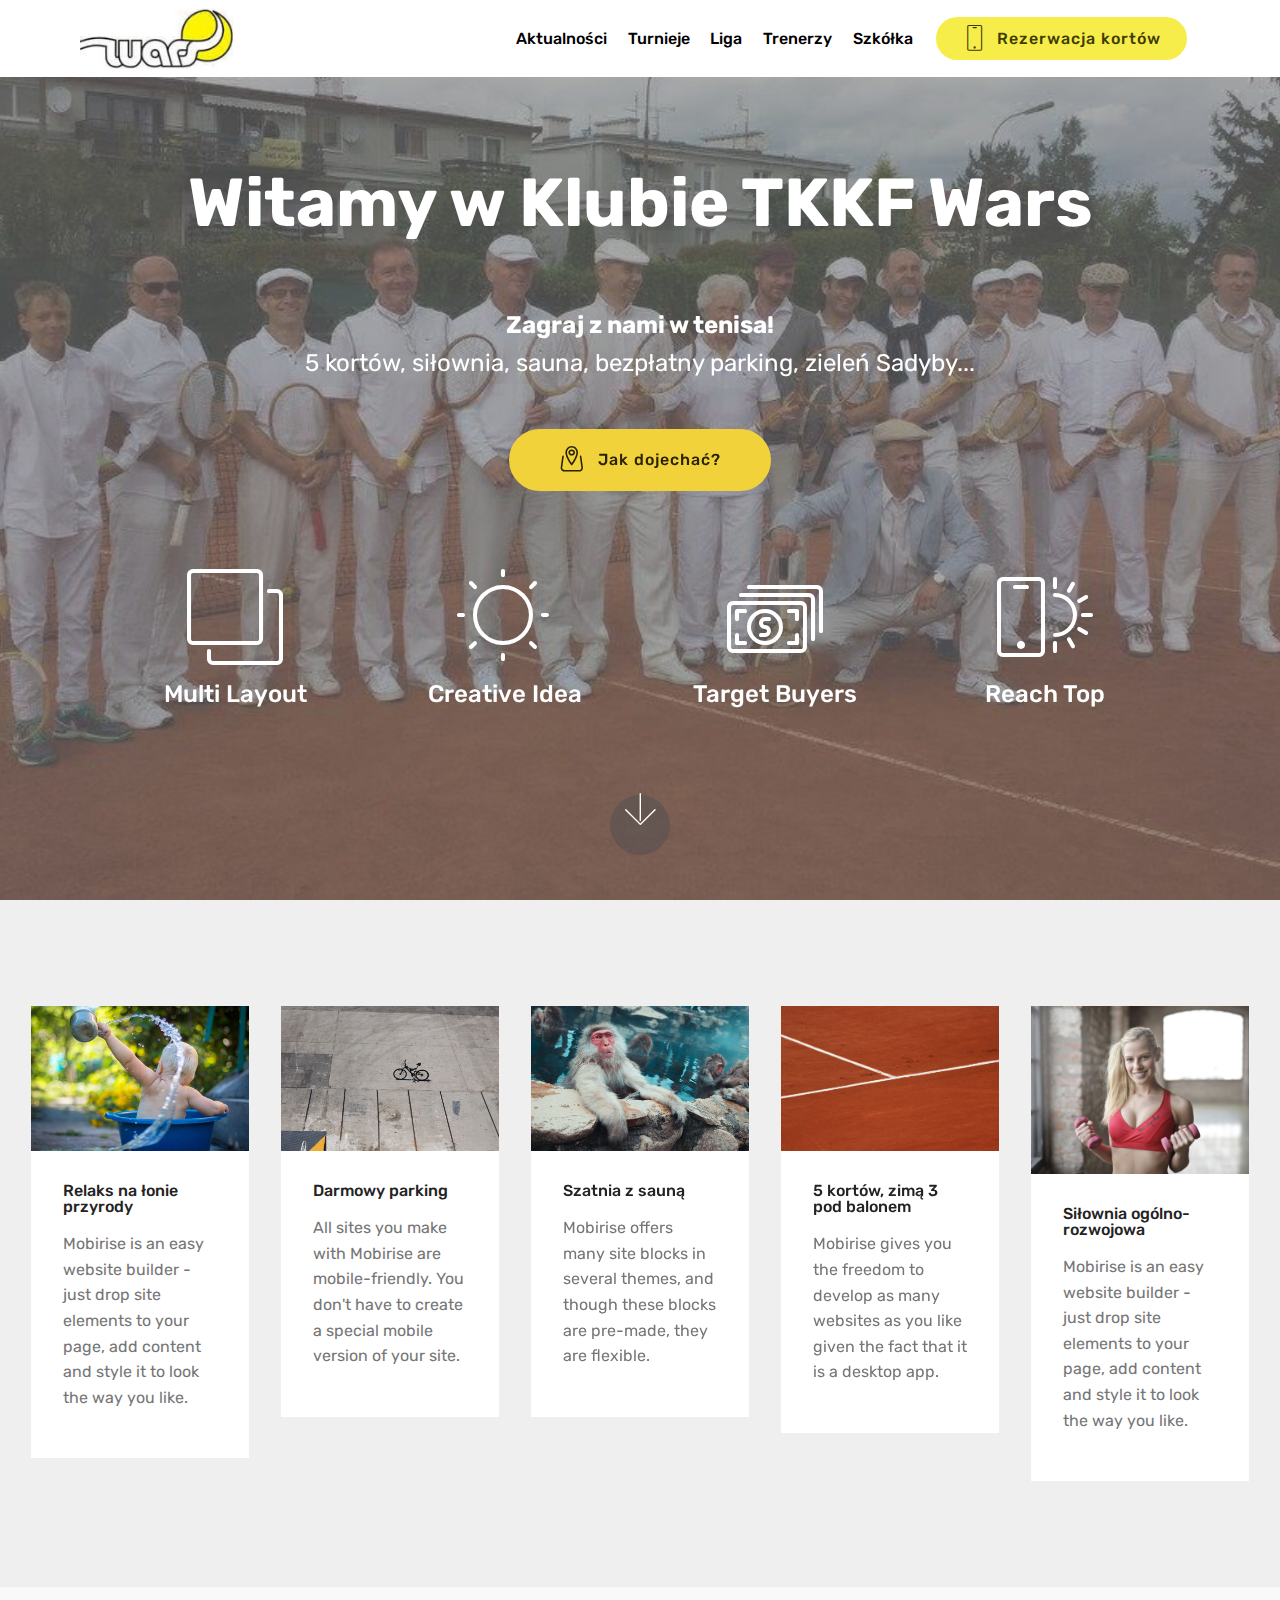
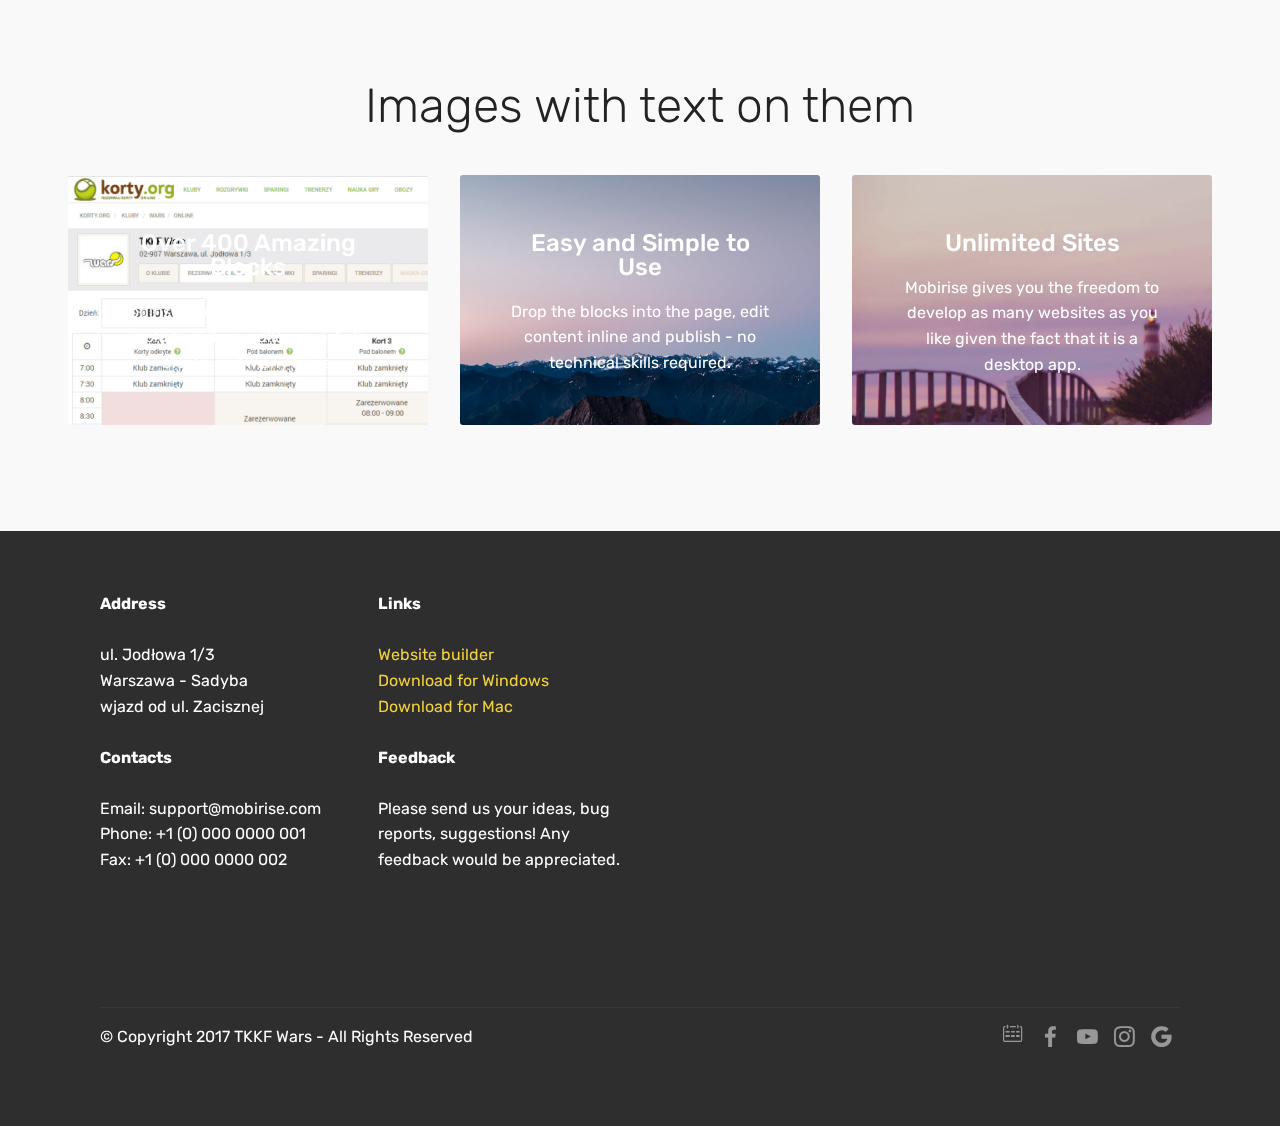
==== commit a41ccba9: "create github pages" ====
--- a/index.html
+++ b/index.html
@@ -41,8 +41,8 @@
         <div class="menu-logo">
             <div class="navbar-brand">
                 <span class="navbar-logo">
-                    <a href="https://mobirise.com">
-                        <img src="assets/images/wars-logo-184x184.jpg" alt="Mobirise" title="" style="height: 3.8rem;">
+                    <a href="#top">
+                        <img src="assets/images/wars-logo-184x184.jpg" alt="Wars" title="Klub tenisowy TKKF Wars" style="height: 3.8rem;">
                     </a>
                 </span>
                 
@@ -50,12 +50,12 @@
         </div>
         <div class="collapse navbar-collapse" id="navbarSupportedContent">
             <ul class="navbar-nav nav-dropdown" data-app-modern-menu="true"><li class="nav-item">
-                    <a class="nav-link link text-black display-4" href="https://mobirise.com">Akualności</a>
+                    <a class="nav-link link text-black display-4" href="https://drive.google.com/file/d/1qH7sr6epNGL5Tv0EEj-vuOShgHLvaQfN/view?usp=sharing" target="_blank">Aktualności</a>
                 </li>
                 <li class="nav-item">
                     <a class="nav-link link text-black display-4" href="https://mobirise.com">Turnieje</a>
-                </li><li class="nav-item"><a class="nav-link link text-black display-4" href="https://mobirise.com">Liga &nbsp; &nbsp;</a></li><li class="nav-item"><a class="nav-link link text-black display-4" href="https://mobirise.com">Trenerzy &nbsp; &nbsp;</a></li><li class="nav-item"><a class="nav-link link text-black display-4" href="https://mobirise.com">Szkółka</a></li></ul>
-            <div class="navbar-buttons mbr-section-btn"><a class="btn btn-sm btn-success display-4" href="http://korty.org/wars/online" target="_blank">
+                </li><li class="nav-item"><a class="nav-link link text-black display-4" href="https://mobirise.com">Liga</a></li><li class="nav-item"><a class="nav-link link text-black display-4" href="https://mobirise.com">Trenerzy</a></li><li class="nav-item"><a class="nav-link link text-black display-4" href="https://mobirise.com">Szkółka</a></li></ul>
+            <div class="navbar-buttons mbr-section-btn"><a class="btn btn-sm btn-success display-4" href="https://korty.org/klub/tkkf-wars/dedykowane" target="_blank">
                     <span class="btn-icon mbri-mobile mbr-iconfont mbr-iconfont-btn">
                     </span>
                     Rezerwacja kortów</a></div>
@@ -63,29 +63,76 @@
     </nav>
 </section>
 
-<section class="engine"><a href="https://mobirise.ws/o">free mobile website builder</a></section><section class="header1 cid-qMvbJA0YWu mbr-parallax-background" id="header1-1">
-
-    
-
-    
-
-    <div class="container">
-        <div class="row justify-content-md-center">
-            <div class="mbr-white col-md-10">
-                <h1 class="mbr-section-title align-center mbr-bold pb-3 mbr-fonts-style display-1">
-                    Witamy w Klubie TKKF Wars</h1>
-                <h3 class="mbr-section-subtitle align-center mbr-light pb-3 mbr-fonts-style display-2">
-                    Zagraj z nami w tenisa!</h3>
-                <p class="mbr-text align-center pb-3 mbr-fonts-style display-5">
-                    5 kortów, siłownia, sauna, bezpłatny parking, zieleń Sadyby...</p>
-                <div class="mbr-section-btn align-center"><a class="btn btn-md btn-primary display-4" href="index.html#map2-d"><span class="mbrib-map-pin mbr-iconfont mbr-iconfont-btn"></span>
-                        Jak dojechać?</a>
-                    <a class="btn btn-md btn-white-outline display-4" href="https://mobirise.com">
-                        <span class="mbr-iconfont mbri-idea"></span>O nas</a></div>
-            </div>
-        </div>
-    </div>
-
+<section class="engine"><a href="https://mobirise.ws/p">open source web page maker</a></section><section class="header12 cid-qNeG8S98H4 mbr-fullscreen mbr-parallax-background" id="header12-11">
+
+    
+
+    <div class="mbr-overlay" style="opacity: 0.6; background-color: rgb(118, 118, 118);">
+    </div>
+
+    <div class="container  ">
+            <div class="media-container">
+                <div class="col-md-12 align-center">
+                    <h1 class="mbr-section-title pb-3 mbr-white mbr-bold mbr-fonts-style display-1">
+                        Witamy w Klubie TKKF Wars</h1>
+                    <p class="mbr-text pb-3 mbr-white mbr-fonts-style display-5"><strong><br></strong><strong>Zagraj z nami w tenisa!</strong><br>5 kortów, siłownia, sauna, bezpłatny parking, zieleń Sadyby...
+                    </p>
+                    <div class="mbr-section-btn align-center py-2"><a class="btn btn-md btn-primary display-4" href="index.html#footer2-f"><span class="mbrib-map-pin mbr-iconfont mbr-iconfont-btn"></span>Jak dojechać?</a></div>
+
+                    <div class="icons-media-container mbr-white">
+                        <div class="card col-12 col-md-6 col-lg-3">
+                            <div class="icon-block">
+                            <a href="https://mobirise.com/">
+                                <span class="mbri-layers mbr-iconfont"></span>
+                            </a>
+                            </div>
+                            <h5 class="mbr-fonts-style display-5">
+                                Multi Layout
+                            </h5>
+                        </div>
+
+                        <div class="card col-12 col-md-6 col-lg-3">
+                            <div class="icon-block">
+                                <a href="https://mobirise.com/">
+                                    <span class="mbri-sun mbr-iconfont"></span>
+                                </a>
+                            </div>
+                            <h5 class="mbr-fonts-style display-5">
+                                Creative Idea
+                            </h5>
+                        </div>
+
+                        <div class="card col-12 col-md-6 col-lg-3">
+                            <div class="icon-block">
+                                <a href="https://mobirise.com/">
+                                    <span class="mbri-cash mbr-iconfont"></span>
+                                </a>
+                            </div>
+                            <h5 class="mbr-fonts-style display-5">
+                                Target Buyers
+                            </h5>
+                        </div>
+
+                        <div class="card col-12 col-md-6 col-lg-3">
+                            <div class="icon-block">
+                                <a href="https://mobirise.com/">
+                                    <span class="mbri-mobirise mbr-iconfont"></span>
+                                </a>
+                            </div>
+                            <h5 class="mbr-fonts-style display-5">
+                                Reach Top
+                            </h5>
+                        </div>
+                    </div>
+                </div>
+            </div>
+    </div>
+
+    <div class="mbr-arrow hidden-sm-down" aria-hidden="true">
+        <a href="#next">
+            <i class="mbri-down mbr-iconfont"></i>
+        </a>
+    </div>
 </section>
 
 <section class="features17 cid-qMSf0mHHFk" id="features17-h">
@@ -171,6 +218,53 @@
         </div>
     </div>
 </section>
+
+<section class="features13 cid-qMSpTpMNl8" id="features13-o">
+
+    
+
+    
+    <div class="container">
+        <h2 class="mbr-section-title pb-3 mbr-fonts-style display-2">
+            Images with text on them
+        </h2>
+
+        <div class="media-container-row container">
+            <div class="card col-12 col-md-6 p-5 m-3 align-center col-lg-4">
+                <div class="card-img">
+                    <a href="https://korty.org/klub/tkkf-wars/dedykowane"><img src="assets/images/kortyorgrezerwacje-720x455.png" alt="Mobirise" title=""></a>
+                </div>
+                <h4 class="card-title py-2 mbr-fonts-style display-5">
+                    Over 400 Amazing Blocks
+                </h4>
+                <p class="mbr-text mbr-fonts-style display-7">
+                    Mobirise offers several themes that include sliders, galleries, article blocks and many more.
+                </p>
+            </div>
+            <div class="card col-12 col-md-6 p-5 m-3 align-center col-lg-4">
+                <div class="card-img">
+                    <img src="assets/images/jumbotron2.jpg" alt="Mobirise">
+                </div>
+                <h4 class="card-title py-2 mbr-fonts-style display-5">
+                    Easy and Simple to Use
+                </h4>
+                <p class="mbr-text mbr-fonts-style display-7">
+                    Drop the blocks into the page, edit content inline and publish - no technical skills required.
+                </p>
+            </div>
+            <div class="card col-12 col-md-6 p-5 m-3 align-center col-lg-4">
+                <div class="card-img">
+                    <img src="assets/images/background5.jpg" alt="Mobirise">
+                </div>
+                <h4 class="card-title py-2 mbr-fonts-style display-5">
+                    Unlimited Sites
+                </h4>
+                <p class="mbr-text mbr-fonts-style display-7">
+                    Mobirise gives you the freedom to develop as many websites as you like given the fact that it is a desktop app.
+                </p>
+            </div>    
+        </div>
+</div></section>
 
 <section class="cid-qMGi7lmgfR" id="footer2-f">
 
@@ -224,8 +318,8 @@
                 <div class="col-md-6">
                     <div class="social-list align-right">
                         <div class="soc-item">
-                            <a href="https://twitter.com/mobirise" target="_blank">
-                                <span class="socicon-twitter socicon mbr-iconfont mbr-iconfont-social"></span>
+                            <a href="https://korty.org/klub/tkkf-wars/dedykowane" target="_blank">
+                                <span class="mbr-iconfont mbr-iconfont-social mbrib-calendar"></span>
                             </a>
                         </div>
                         <div class="soc-item">
@@ -244,77 +338,26 @@
                             </a>
                         </div>
                         <div class="soc-item">
-                            <a href="https://plus.google.com/u/0/+Mobirise" target="_blank">
-                                <span class="socicon-googleplus socicon mbr-iconfont mbr-iconfont-social"></span>
-                            </a>
-                        </div>
-                        <div class="soc-item">
-                            <a href="https://www.behance.net/Mobirise" target="_blank">
-                                <span class="socicon-behance socicon mbr-iconfont mbr-iconfont-social"></span>
-                            </a>
-                        </div>
+                            <a href="https://sites.google.com/view/klubwars" target="_blank">
+                                <span class="mbr-iconfont mbr-iconfont-social socicon-google socicon"></span>
+                            </a>
+                        </div>
+                        
                     </div>
                 </div>
             </div>
         </div>
     </div>
 </section>
-
-<section class="features13 cid-qMSpTpMNl8" id="features13-o">
-
-    
-
-    
-    <div class="container">
-        <h2 class="mbr-section-title pb-3 mbr-fonts-style display-2">
-            Images with text on them
-        </h2>
-
-        <div class="media-container-row container">
-            <div class="card col-12 col-md-6 p-5 m-3 align-center col-lg-4">
-                <div class="card-img">
-                    <a href="assets/files/Newsletter%20nr%201.pdf"><img src="assets/images/jumbotron.jpg" alt="Mobirise" title=""></a>
-                </div>
-                <h4 class="card-title py-2 mbr-fonts-style display-5">
-                    Over 400 Amazing Blocks
-                </h4>
-                <p class="mbr-text mbr-fonts-style display-7">
-                    Mobirise offers several themes that include sliders, galleries, article blocks and many more.
-                </p>
-            </div>
-            <div class="card col-12 col-md-6 p-5 m-3 align-center col-lg-4">
-                <div class="card-img">
-                    <img src="assets/images/jumbotron2.jpg" alt="Mobirise">
-                </div>
-                <h4 class="card-title py-2 mbr-fonts-style display-5">
-                    Easy and Simple to Use
-                </h4>
-                <p class="mbr-text mbr-fonts-style display-7">
-                    Drop the blocks into the page, edit content inline and publish - no technical skills required.
-                </p>
-            </div>
-            <div class="card col-12 col-md-6 p-5 m-3 align-center col-lg-4">
-                <div class="card-img">
-                    <img src="assets/images/background5.jpg" alt="Mobirise">
-                </div>
-                <h4 class="card-title py-2 mbr-fonts-style display-5">
-                    Unlimited Sites
-                </h4>
-                <p class="mbr-text mbr-fonts-style display-7">
-                    Mobirise gives you the freedom to develop as many websites as you like given the fact that it is a desktop app.
-                </p>
-            </div>    
-        </div>
-</div></section>
 
 
   <script src="assets/web/assets/jquery/jquery.min.js"></script>
   <script src="assets/popper/popper.min.js"></script>
   <script src="assets/tether/tether.min.js"></script>
   <script src="assets/bootstrap/js/bootstrap.min.js"></script>
+  <script src="assets/parallax/jarallax.min.js"></script>
   <script src="assets/dropdown/js/script.min.js"></script>
   <script src="assets/touchswipe/jquery.touch-swipe.min.js"></script>
-  <script src="assets/parallax/jarallax.min.js"></script>
   <script src="assets/smoothscroll/smooth-scroll.js"></script>
   <script src="assets/theme/js/script.js"></script>
   
--- a/assets/mobirise/css/mbr-additional.css
+++ b/assets/mobirise/css/mbr-additional.css
@@ -1372,6 +1372,32 @@
 .dropup .dropdown-toggle::after {
   display: none;
 }
+.cid-qNeG8S98H4 {
+  background-image: url("../../../assets/images/18739209-1775354925842297-8906011871713636065-o-1000x563.jpg");
+}
+.cid-qNeG8S98H4 .icons-media-container {
+  display: flex;
+  justify-content: center;
+  -webkit-justify-content: center;
+  flex-direction: row;
+  -webkit-flex-direction: row;
+  flex-wrap: wrap;
+  -webkit-flex-wrap: wrap;
+  padding-top: 4rem;
+}
+.cid-qNeG8S98H4 .icons-media-container .mbr-iconfont {
+  font-size: 96px;
+  color: #ffffff;
+}
+.cid-qNeG8S98H4 .icons-media-container .icon-block {
+  padding-bottom: 1rem;
+}
+.cid-qNeG8S98H4 .mbr-text {
+  color: #ffffff;
+}
+.cid-qNeG8S98H4 .card {
+  padding-bottom: 1.5rem;
+}
 .cid-qMv8yBn3TI .navbar {
   background: #ffffff;
   transition: none;
@@ -1753,11 +1779,6 @@
 .cid-qMv8yBn3TI .dropdown-item:hover {
   color: #767676 !important;
 }
-.cid-qMvbJA0YWu {
-  padding-top: 90px;
-  padding-bottom: 90px;
-  background-image: url("../../../assets/images/mbr-1919x1080.jpg");
-}
 .cid-qMSf0mHHFk {
   padding-top: 90px;
   padding-bottom: 90px;
@@ -1796,6 +1817,45 @@
     max-width: 20%;
     padding: 15px;
   }
+}
+.cid-qMSpTpMNl8 {
+  padding-top: 90px;
+  padding-bottom: 90px;
+  background-color: #f9f9f9;
+}
+.cid-qMSpTpMNl8 h2 {
+  text-align: center;
+}
+.cid-qMSpTpMNl8 h4 {
+  text-align: center;
+  z-index: 1;
+  color: #ffffff;
+}
+.cid-qMSpTpMNl8 p {
+  z-index: 1;
+  margin-bottom: 0;
+  color: #ffffff;
+}
+.cid-qMSpTpMNl8 .media-container-row {
+  word-wrap: break-word;
+  word-break: break-word;
+  align-items: stretch;
+  -webkit-align-items: stretch;
+}
+.cid-qMSpTpMNl8 .card-img {
+  position: absolute;
+  top: 0;
+  left: 0;
+  height: 100%;
+  width: 100%;
+  overflow: hidden;
+}
+.cid-qMSpTpMNl8 .card-img img {
+  z-index: -1;
+  min-height: 100%;
+  min-width: 100%;
+  width: auto;
+  max-width: 600px;
 }
 .cid-qMGi7lmgfR {
   padding-top: 60px;
@@ -1880,45 +1940,6 @@
 }
 .cid-qMGi7lmgfR .google-map[data-state="loading"] [data-state-details] {
   display: none;
-}
-.cid-qMSpTpMNl8 {
-  padding-top: 90px;
-  padding-bottom: 90px;
-  background-color: #f9f9f9;
-}
-.cid-qMSpTpMNl8 h2 {
-  text-align: center;
-}
-.cid-qMSpTpMNl8 h4 {
-  text-align: center;
-  z-index: 1;
-  color: #ffffff;
-}
-.cid-qMSpTpMNl8 p {
-  z-index: 1;
-  margin-bottom: 0;
-  color: #ffffff;
-}
-.cid-qMSpTpMNl8 .media-container-row {
-  word-wrap: break-word;
-  word-break: break-word;
-  align-items: stretch;
-  -webkit-align-items: stretch;
-}
-.cid-qMSpTpMNl8 .card-img {
-  position: absolute;
-  top: 0;
-  left: 0;
-  height: 100%;
-  width: 100%;
-  overflow: hidden;
-}
-.cid-qMSpTpMNl8 .card-img img {
-  z-index: -1;
-  min-height: 100%;
-  min-width: 100%;
-  width: auto;
-  max-width: 600px;
 }
 .cid-qMv8yBn3TI .navbar {
   background: #ffffff;
@@ -2489,3 +2510,783 @@
     margin-right: 0 !important;
   }
 }
+.cid-qMv8yBn3TI .navbar {
+  background: #ffffff;
+  transition: none;
+  min-height: 77px;
+  padding: .5rem 0;
+}
+.cid-qMv8yBn3TI .navbar-dropdown.bg-color.transparent.opened {
+  background: #ffffff;
+}
+.cid-qMv8yBn3TI a {
+  font-style: normal;
+}
+.cid-qMv8yBn3TI .nav-item span {
+  padding-right: 0.4em;
+  line-height: 0.5em;
+  vertical-align: text-bottom;
+  position: relative;
+  text-decoration: none;
+}
+.cid-qMv8yBn3TI .nav-item a {
+  display: flex;
+  align-items: center;
+  justify-content: center;
+  padding: 0.7rem 0 !important;
+  margin: 0rem .65rem !important;
+}
+.cid-qMv8yBn3TI .nav-item:focus,
+.cid-qMv8yBn3TI .nav-link:focus {
+  outline: none;
+}
+.cid-qMv8yBn3TI .btn {
+  padding: 0.4rem 1.5rem;
+  display: inline-flex;
+  align-items: center;
+}
+.cid-qMv8yBn3TI .btn .mbr-iconfont {
+  font-size: 1.6rem;
+}
+.cid-qMv8yBn3TI .menu-logo {
+  margin-right: auto;
+}
+.cid-qMv8yBn3TI .menu-logo .navbar-brand {
+  display: flex;
+  margin-left: 5rem;
+  padding: 0;
+  transition: padding .2s;
+  min-height: 3.8rem;
+  align-items: center;
+}
+.cid-qMv8yBn3TI .menu-logo .navbar-brand .navbar-caption-wrap {
+  display: flex;
+  -webkit-align-items: center;
+  align-items: center;
+  word-break: break-word;
+  min-width: 7rem;
+  margin: .3rem 0;
+}
+.cid-qMv8yBn3TI .menu-logo .navbar-brand .navbar-caption-wrap .navbar-caption {
+  line-height: 1.2rem !important;
+  padding-right: 2rem;
+}
+.cid-qMv8yBn3TI .menu-logo .navbar-brand .navbar-logo {
+  font-size: 4rem;
+  transition: font-size 0.25s;
+}
+.cid-qMv8yBn3TI .menu-logo .navbar-brand .navbar-logo img {
+  display: flex;
+}
+.cid-qMv8yBn3TI .menu-logo .navbar-brand .navbar-logo .mbr-iconfont {
+  transition: font-size 0.25s;
+}
+.cid-qMv8yBn3TI .navbar-toggleable-sm .navbar-collapse {
+  justify-content: flex-end;
+  -webkit-justify-content: flex-end;
+  padding-right: 5rem;
+  width: auto;
+}
+.cid-qMv8yBn3TI .navbar-toggleable-sm .navbar-collapse .navbar-nav {
+  flex-wrap: wrap;
+  -webkit-flex-wrap: wrap;
+  padding-left: 0;
+}
+.cid-qMv8yBn3TI .navbar-toggleable-sm .navbar-collapse .navbar-nav .nav-item {
+  -webkit-align-self: center;
+  align-self: center;
+}
+.cid-qMv8yBn3TI .navbar-toggleable-sm .navbar-collapse .navbar-buttons {
+  padding-left: 0;
+  padding-bottom: 0;
+}
+.cid-qMv8yBn3TI .dropdown .dropdown-menu {
+  background: #ffffff;
+  display: none;
+  position: absolute;
+  min-width: 5rem;
+  padding-top: 1.4rem;
+  padding-bottom: 1.4rem;
+  text-align: left;
+}
+.cid-qMv8yBn3TI .dropdown .dropdown-menu .dropdown-item {
+  width: auto;
+  padding: 0.235em 1.5385em 0.235em 1.5385em !important;
+}
+.cid-qMv8yBn3TI .dropdown .dropdown-menu .dropdown-item::after {
+  right: 0.5rem;
+}
+.cid-qMv8yBn3TI .dropdown .dropdown-menu .dropdown-submenu {
+  margin: 0;
+}
+.cid-qMv8yBn3TI .dropdown.open > .dropdown-menu {
+  display: block;
+}
+.cid-qMv8yBn3TI .navbar-toggleable-sm.opened:after {
+  position: absolute;
+  width: 100vw;
+  height: 100vh;
+  content: '';
+  background-color: rgba(0, 0, 0, 0.1);
+  left: 0;
+  bottom: 0;
+  transform: translateY(100%);
+  -webkit-transform: translateY(100%);
+  z-index: 1000;
+}
+.cid-qMv8yBn3TI .navbar.navbar-short {
+  min-height: 60px;
+  transition: all .2s;
+}
+.cid-qMv8yBn3TI .navbar.navbar-short .navbar-toggler-right {
+  top: 20px;
+}
+.cid-qMv8yBn3TI .navbar.navbar-short .navbar-logo a {
+  font-size: 2.5rem !important;
+  line-height: 2.5rem;
+  transition: font-size 0.25s;
+}
+.cid-qMv8yBn3TI .navbar.navbar-short .navbar-logo a .mbr-iconfont {
+  font-size: 2.5rem !important;
+}
+.cid-qMv8yBn3TI .navbar.navbar-short .navbar-logo a img {
+  height: 3rem !important;
+}
+.cid-qMv8yBn3TI .navbar.navbar-short .navbar-brand {
+  min-height: 3rem;
+}
+.cid-qMv8yBn3TI button.navbar-toggler {
+  width: 31px;
+  height: 18px;
+  cursor: pointer;
+  transition: all .2s;
+  top: 1.5rem;
+  right: 1rem;
+}
+.cid-qMv8yBn3TI button.navbar-toggler:focus {
+  outline: none;
+}
+.cid-qMv8yBn3TI button.navbar-toggler .hamburger span {
+  position: absolute;
+  right: 0;
+  width: 30px;
+  height: 2px;
+  border-right: 5px;
+  background-color: #465052;
+}
+.cid-qMv8yBn3TI button.navbar-toggler .hamburger span:nth-child(1) {
+  top: 0;
+  transition: all .2s;
+}
+.cid-qMv8yBn3TI button.navbar-toggler .hamburger span:nth-child(2) {
+  top: 8px;
+  transition: all .15s;
+}
+.cid-qMv8yBn3TI button.navbar-toggler .hamburger span:nth-child(3) {
+  top: 8px;
+  transition: all .15s;
+}
+.cid-qMv8yBn3TI button.navbar-toggler .hamburger span:nth-child(4) {
+  top: 16px;
+  transition: all .2s;
+}
+.cid-qMv8yBn3TI nav.opened .hamburger span:nth-child(1) {
+  top: 8px;
+  width: 0;
+  opacity: 0;
+  right: 50%;
+  transition: all .2s;
+}
+.cid-qMv8yBn3TI nav.opened .hamburger span:nth-child(2) {
+  -webkit-transform: rotate(45deg);
+  transform: rotate(45deg);
+  transition: all .25s;
+}
+.cid-qMv8yBn3TI nav.opened .hamburger span:nth-child(3) {
+  -webkit-transform: rotate(-45deg);
+  transform: rotate(-45deg);
+  transition: all .25s;
+}
+.cid-qMv8yBn3TI nav.opened .hamburger span:nth-child(4) {
+  top: 8px;
+  width: 0;
+  opacity: 0;
+  right: 50%;
+  transition: all .2s;
+}
+.cid-qMv8yBn3TI .collapsed.navbar-expand {
+  flex-direction: column;
+}
+.cid-qMv8yBn3TI .collapsed .btn {
+  display: flex;
+}
+.cid-qMv8yBn3TI .collapsed .navbar-collapse {
+  display: none !important;
+  padding-right: 0 !important;
+}
+.cid-qMv8yBn3TI .collapsed .navbar-collapse.collapsing,
+.cid-qMv8yBn3TI .collapsed .navbar-collapse.show {
+  display: block !important;
+}
+.cid-qMv8yBn3TI .collapsed .navbar-collapse.collapsing .navbar-nav,
+.cid-qMv8yBn3TI .collapsed .navbar-collapse.show .navbar-nav {
+  display: block;
+  text-align: center;
+}
+.cid-qMv8yBn3TI .collapsed .navbar-collapse.collapsing .navbar-nav .nav-item,
+.cid-qMv8yBn3TI .collapsed .navbar-collapse.show .navbar-nav .nav-item {
+  clear: both;
+}
+.cid-qMv8yBn3TI .collapsed .navbar-collapse.collapsing .navbar-buttons,
+.cid-qMv8yBn3TI .collapsed .navbar-collapse.show .navbar-buttons {
+  text-align: center;
+}
+.cid-qMv8yBn3TI .collapsed .navbar-collapse.collapsing .navbar-buttons:last-child,
+.cid-qMv8yBn3TI .collapsed .navbar-collapse.show .navbar-buttons:last-child {
+  margin-bottom: 1rem;
+}
+.cid-qMv8yBn3TI .collapsed button.navbar-toggler {
+  display: block;
+}
+.cid-qMv8yBn3TI .collapsed .navbar-brand {
+  margin-left: 1rem !important;
+}
+.cid-qMv8yBn3TI .collapsed .navbar-toggleable-sm {
+  flex-direction: column;
+  -webkit-flex-direction: column;
+}
+.cid-qMv8yBn3TI .collapsed .dropdown .dropdown-menu {
+  width: 100%;
+  text-align: center;
+  position: relative;
+  opacity: 0;
+  display: block;
+  height: 0;
+  visibility: hidden;
+  padding: 0;
+  transition-duration: .5s;
+  transition-property: opacity,padding,height;
+}
+.cid-qMv8yBn3TI .collapsed .dropdown.open > .dropdown-menu {
+  position: relative;
+  opacity: 1;
+  height: auto;
+  padding: 1.4rem 0;
+  visibility: visible;
+}
+.cid-qMv8yBn3TI .collapsed .dropdown .dropdown-submenu {
+  left: 0;
+  text-align: center;
+  width: 100%;
+}
+.cid-qMv8yBn3TI .collapsed .dropdown .dropdown-toggle[data-toggle="dropdown-submenu"]::after {
+  margin-top: 0;
+  position: inherit;
+  right: 0;
+  top: 50%;
+  display: inline-block;
+  width: 0;
+  height: 0;
+  margin-left: .3em;
+  vertical-align: middle;
+  content: "";
+  border-top: .30em solid;
+  border-right: .30em solid transparent;
+  border-left: .30em solid transparent;
+}
+@media (max-width: 991px) {
+  .cid-qMv8yBn3TI.navbar-expand {
+    flex-direction: column;
+  }
+  .cid-qMv8yBn3TI img {
+    height: 3.8rem !important;
+  }
+  .cid-qMv8yBn3TI .btn {
+    display: flex;
+  }
+  .cid-qMv8yBn3TI button.navbar-toggler {
+    display: block;
+  }
+  .cid-qMv8yBn3TI .navbar-brand {
+    margin-left: 1rem !important;
+  }
+  .cid-qMv8yBn3TI .navbar-toggleable-sm {
+    flex-direction: column;
+    -webkit-flex-direction: column;
+  }
+  .cid-qMv8yBn3TI .navbar-collapse {
+    display: none !important;
+    padding-right: 0 !important;
+  }
+  .cid-qMv8yBn3TI .navbar-collapse.collapsing,
+  .cid-qMv8yBn3TI .navbar-collapse.show {
+    display: block !important;
+  }
+  .cid-qMv8yBn3TI .navbar-collapse.collapsing .navbar-nav,
+  .cid-qMv8yBn3TI .navbar-collapse.show .navbar-nav {
+    display: block;
+    text-align: center;
+  }
+  .cid-qMv8yBn3TI .navbar-collapse.collapsing .navbar-nav .nav-item,
+  .cid-qMv8yBn3TI .navbar-collapse.show .navbar-nav .nav-item {
+    clear: both;
+  }
+  .cid-qMv8yBn3TI .navbar-collapse.collapsing .navbar-buttons,
+  .cid-qMv8yBn3TI .navbar-collapse.show .navbar-buttons {
+    text-align: center;
+  }
+  .cid-qMv8yBn3TI .navbar-collapse.collapsing .navbar-buttons:last-child,
+  .cid-qMv8yBn3TI .navbar-collapse.show .navbar-buttons:last-child {
+    margin-bottom: 1rem;
+  }
+  .cid-qMv8yBn3TI .dropdown .dropdown-menu {
+    width: 100%;
+    text-align: center;
+    position: relative;
+    opacity: 0;
+    display: block;
+    height: 0;
+    visibility: hidden;
+    padding: 0;
+    transition-duration: .5s;
+    transition-property: opacity,padding,height;
+  }
+  .cid-qMv8yBn3TI .dropdown.open > .dropdown-menu {
+    position: relative;
+    opacity: 1;
+    height: auto;
+    padding: 1.4rem 0;
+    visibility: visible;
+  }
+  .cid-qMv8yBn3TI .dropdown .dropdown-submenu {
+    left: 0;
+    text-align: center;
+    width: 100%;
+  }
+  .cid-qMv8yBn3TI .dropdown .dropdown-toggle[data-toggle="dropdown-submenu"]::after {
+    margin-top: 0;
+    position: inherit;
+    right: 0;
+    top: 50%;
+    display: inline-block;
+    width: 0;
+    height: 0;
+    margin-left: .3em;
+    vertical-align: middle;
+    content: "";
+    border-top: .30em solid;
+    border-right: .30em solid transparent;
+    border-left: .30em solid transparent;
+  }
+}
+@media (min-width: 767px) {
+  .cid-qMv8yBn3TI .menu-logo {
+    flex-shrink: 0;
+  }
+}
+.cid-qMv8yBn3TI .navbar-collapse {
+  flex-basis: auto;
+}
+.cid-qMv8yBn3TI .nav-link:hover,
+.cid-qMv8yBn3TI .dropdown-item:hover {
+  color: #767676 !important;
+}
+.cid-qMv8yBn3TI .navbar {
+  background: #ffffff;
+  transition: none;
+  min-height: 77px;
+  padding: .5rem 0;
+}
+.cid-qMv8yBn3TI .navbar-dropdown.bg-color.transparent.opened {
+  background: #ffffff;
+}
+.cid-qMv8yBn3TI a {
+  font-style: normal;
+}
+.cid-qMv8yBn3TI .nav-item span {
+  padding-right: 0.4em;
+  line-height: 0.5em;
+  vertical-align: text-bottom;
+  position: relative;
+  text-decoration: none;
+}
+.cid-qMv8yBn3TI .nav-item a {
+  display: flex;
+  align-items: center;
+  justify-content: center;
+  padding: 0.7rem 0 !important;
+  margin: 0rem .65rem !important;
+}
+.cid-qMv8yBn3TI .nav-item:focus,
+.cid-qMv8yBn3TI .nav-link:focus {
+  outline: none;
+}
+.cid-qMv8yBn3TI .btn {
+  padding: 0.4rem 1.5rem;
+  display: inline-flex;
+  align-items: center;
+}
+.cid-qMv8yBn3TI .btn .mbr-iconfont {
+  font-size: 1.6rem;
+}
+.cid-qMv8yBn3TI .menu-logo {
+  margin-right: auto;
+}
+.cid-qMv8yBn3TI .menu-logo .navbar-brand {
+  display: flex;
+  margin-left: 5rem;
+  padding: 0;
+  transition: padding .2s;
+  min-height: 3.8rem;
+  align-items: center;
+}
+.cid-qMv8yBn3TI .menu-logo .navbar-brand .navbar-caption-wrap {
+  display: flex;
+  -webkit-align-items: center;
+  align-items: center;
+  word-break: break-word;
+  min-width: 7rem;
+  margin: .3rem 0;
+}
+.cid-qMv8yBn3TI .menu-logo .navbar-brand .navbar-caption-wrap .navbar-caption {
+  line-height: 1.2rem !important;
+  padding-right: 2rem;
+}
+.cid-qMv8yBn3TI .menu-logo .navbar-brand .navbar-logo {
+  font-size: 4rem;
+  transition: font-size 0.25s;
+}
+.cid-qMv8yBn3TI .menu-logo .navbar-brand .navbar-logo img {
+  display: flex;
+}
+.cid-qMv8yBn3TI .menu-logo .navbar-brand .navbar-logo .mbr-iconfont {
+  transition: font-size 0.25s;
+}
+.cid-qMv8yBn3TI .navbar-toggleable-sm .navbar-collapse {
+  justify-content: flex-end;
+  -webkit-justify-content: flex-end;
+  padding-right: 5rem;
+  width: auto;
+}
+.cid-qMv8yBn3TI .navbar-toggleable-sm .navbar-collapse .navbar-nav {
+  flex-wrap: wrap;
+  -webkit-flex-wrap: wrap;
+  padding-left: 0;
+}
+.cid-qMv8yBn3TI .navbar-toggleable-sm .navbar-collapse .navbar-nav .nav-item {
+  -webkit-align-self: center;
+  align-self: center;
+}
+.cid-qMv8yBn3TI .navbar-toggleable-sm .navbar-collapse .navbar-buttons {
+  padding-left: 0;
+  padding-bottom: 0;
+}
+.cid-qMv8yBn3TI .dropdown .dropdown-menu {
+  background: #ffffff;
+  display: none;
+  position: absolute;
+  min-width: 5rem;
+  padding-top: 1.4rem;
+  padding-bottom: 1.4rem;
+  text-align: left;
+}
+.cid-qMv8yBn3TI .dropdown .dropdown-menu .dropdown-item {
+  width: auto;
+  padding: 0.235em 1.5385em 0.235em 1.5385em !important;
+}
+.cid-qMv8yBn3TI .dropdown .dropdown-menu .dropdown-item::after {
+  right: 0.5rem;
+}
+.cid-qMv8yBn3TI .dropdown .dropdown-menu .dropdown-submenu {
+  margin: 0;
+}
+.cid-qMv8yBn3TI .dropdown.open > .dropdown-menu {
+  display: block;
+}
+.cid-qMv8yBn3TI .navbar-toggleable-sm.opened:after {
+  position: absolute;
+  width: 100vw;
+  height: 100vh;
+  content: '';
+  background-color: rgba(0, 0, 0, 0.1);
+  left: 0;
+  bottom: 0;
+  transform: translateY(100%);
+  -webkit-transform: translateY(100%);
+  z-index: 1000;
+}
+.cid-qMv8yBn3TI .navbar.navbar-short {
+  min-height: 60px;
+  transition: all .2s;
+}
+.cid-qMv8yBn3TI .navbar.navbar-short .navbar-toggler-right {
+  top: 20px;
+}
+.cid-qMv8yBn3TI .navbar.navbar-short .navbar-logo a {
+  font-size: 2.5rem !important;
+  line-height: 2.5rem;
+  transition: font-size 0.25s;
+}
+.cid-qMv8yBn3TI .navbar.navbar-short .navbar-logo a .mbr-iconfont {
+  font-size: 2.5rem !important;
+}
+.cid-qMv8yBn3TI .navbar.navbar-short .navbar-logo a img {
+  height: 3rem !important;
+}
+.cid-qMv8yBn3TI .navbar.navbar-short .navbar-brand {
+  min-height: 3rem;
+}
+.cid-qMv8yBn3TI button.navbar-toggler {
+  width: 31px;
+  height: 18px;
+  cursor: pointer;
+  transition: all .2s;
+  top: 1.5rem;
+  right: 1rem;
+}
+.cid-qMv8yBn3TI button.navbar-toggler:focus {
+  outline: none;
+}
+.cid-qMv8yBn3TI button.navbar-toggler .hamburger span {
+  position: absolute;
+  right: 0;
+  width: 30px;
+  height: 2px;
+  border-right: 5px;
+  background-color: #465052;
+}
+.cid-qMv8yBn3TI button.navbar-toggler .hamburger span:nth-child(1) {
+  top: 0;
+  transition: all .2s;
+}
+.cid-qMv8yBn3TI button.navbar-toggler .hamburger span:nth-child(2) {
+  top: 8px;
+  transition: all .15s;
+}
+.cid-qMv8yBn3TI button.navbar-toggler .hamburger span:nth-child(3) {
+  top: 8px;
+  transition: all .15s;
+}
+.cid-qMv8yBn3TI button.navbar-toggler .hamburger span:nth-child(4) {
+  top: 16px;
+  transition: all .2s;
+}
+.cid-qMv8yBn3TI nav.opened .hamburger span:nth-child(1) {
+  top: 8px;
+  width: 0;
+  opacity: 0;
+  right: 50%;
+  transition: all .2s;
+}
+.cid-qMv8yBn3TI nav.opened .hamburger span:nth-child(2) {
+  -webkit-transform: rotate(45deg);
+  transform: rotate(45deg);
+  transition: all .25s;
+}
+.cid-qMv8yBn3TI nav.opened .hamburger span:nth-child(3) {
+  -webkit-transform: rotate(-45deg);
+  transform: rotate(-45deg);
+  transition: all .25s;
+}
+.cid-qMv8yBn3TI nav.opened .hamburger span:nth-child(4) {
+  top: 8px;
+  width: 0;
+  opacity: 0;
+  right: 50%;
+  transition: all .2s;
+}
+.cid-qMv8yBn3TI .collapsed.navbar-expand {
+  flex-direction: column;
+}
+.cid-qMv8yBn3TI .collapsed .btn {
+  display: flex;
+}
+.cid-qMv8yBn3TI .collapsed .navbar-collapse {
+  display: none !important;
+  padding-right: 0 !important;
+}
+.cid-qMv8yBn3TI .collapsed .navbar-collapse.collapsing,
+.cid-qMv8yBn3TI .collapsed .navbar-collapse.show {
+  display: block !important;
+}
+.cid-qMv8yBn3TI .collapsed .navbar-collapse.collapsing .navbar-nav,
+.cid-qMv8yBn3TI .collapsed .navbar-collapse.show .navbar-nav {
+  display: block;
+  text-align: center;
+}
+.cid-qMv8yBn3TI .collapsed .navbar-collapse.collapsing .navbar-nav .nav-item,
+.cid-qMv8yBn3TI .collapsed .navbar-collapse.show .navbar-nav .nav-item {
+  clear: both;
+}
+.cid-qMv8yBn3TI .collapsed .navbar-collapse.collapsing .navbar-buttons,
+.cid-qMv8yBn3TI .collapsed .navbar-collapse.show .navbar-buttons {
+  text-align: center;
+}
+.cid-qMv8yBn3TI .collapsed .navbar-collapse.collapsing .navbar-buttons:last-child,
+.cid-qMv8yBn3TI .collapsed .navbar-collapse.show .navbar-buttons:last-child {
+  margin-bottom: 1rem;
+}
+.cid-qMv8yBn3TI .collapsed button.navbar-toggler {
+  display: block;
+}
+.cid-qMv8yBn3TI .collapsed .navbar-brand {
+  margin-left: 1rem !important;
+}
+.cid-qMv8yBn3TI .collapsed .navbar-toggleable-sm {
+  flex-direction: column;
+  -webkit-flex-direction: column;
+}
+.cid-qMv8yBn3TI .collapsed .dropdown .dropdown-menu {
+  width: 100%;
+  text-align: center;
+  position: relative;
+  opacity: 0;
+  display: block;
+  height: 0;
+  visibility: hidden;
+  padding: 0;
+  transition-duration: .5s;
+  transition-property: opacity,padding,height;
+}
+.cid-qMv8yBn3TI .collapsed .dropdown.open > .dropdown-menu {
+  position: relative;
+  opacity: 1;
+  height: auto;
+  padding: 1.4rem 0;
+  visibility: visible;
+}
+.cid-qMv8yBn3TI .collapsed .dropdown .dropdown-submenu {
+  left: 0;
+  text-align: center;
+  width: 100%;
+}
+.cid-qMv8yBn3TI .collapsed .dropdown .dropdown-toggle[data-toggle="dropdown-submenu"]::after {
+  margin-top: 0;
+  position: inherit;
+  right: 0;
+  top: 50%;
+  display: inline-block;
+  width: 0;
+  height: 0;
+  margin-left: .3em;
+  vertical-align: middle;
+  content: "";
+  border-top: .30em solid;
+  border-right: .30em solid transparent;
+  border-left: .30em solid transparent;
+}
+@media (max-width: 991px) {
+  .cid-qMv8yBn3TI.navbar-expand {
+    flex-direction: column;
+  }
+  .cid-qMv8yBn3TI img {
+    height: 3.8rem !important;
+  }
+  .cid-qMv8yBn3TI .btn {
+    display: flex;
+  }
+  .cid-qMv8yBn3TI button.navbar-toggler {
+    display: block;
+  }
+  .cid-qMv8yBn3TI .navbar-brand {
+    margin-left: 1rem !important;
+  }
+  .cid-qMv8yBn3TI .navbar-toggleable-sm {
+    flex-direction: column;
+    -webkit-flex-direction: column;
+  }
+  .cid-qMv8yBn3TI .navbar-collapse {
+    display: none !important;
+    padding-right: 0 !important;
+  }
+  .cid-qMv8yBn3TI .navbar-collapse.collapsing,
+  .cid-qMv8yBn3TI .navbar-collapse.show {
+    display: block !important;
+  }
+  .cid-qMv8yBn3TI .navbar-collapse.collapsing .navbar-nav,
+  .cid-qMv8yBn3TI .navbar-collapse.show .navbar-nav {
+    display: block;
+    text-align: center;
+  }
+  .cid-qMv8yBn3TI .navbar-collapse.collapsing .navbar-nav .nav-item,
+  .cid-qMv8yBn3TI .navbar-collapse.show .navbar-nav .nav-item {
+    clear: both;
+  }
+  .cid-qMv8yBn3TI .navbar-collapse.collapsing .navbar-buttons,
+  .cid-qMv8yBn3TI .navbar-collapse.show .navbar-buttons {
+    text-align: center;
+  }
+  .cid-qMv8yBn3TI .navbar-collapse.collapsing .navbar-buttons:last-child,
+  .cid-qMv8yBn3TI .navbar-collapse.show .navbar-buttons:last-child {
+    margin-bottom: 1rem;
+  }
+  .cid-qMv8yBn3TI .dropdown .dropdown-menu {
+    width: 100%;
+    text-align: center;
+    position: relative;
+    opacity: 0;
+    display: block;
+    height: 0;
+    visibility: hidden;
+    padding: 0;
+    transition-duration: .5s;
+    transition-property: opacity,padding,height;
+  }
+  .cid-qMv8yBn3TI .dropdown.open > .dropdown-menu {
+    position: relative;
+    opacity: 1;
+    height: auto;
+    padding: 1.4rem 0;
+    visibility: visible;
+  }
+  .cid-qMv8yBn3TI .dropdown .dropdown-submenu {
+    left: 0;
+    text-align: center;
+    width: 100%;
+  }
+  .cid-qMv8yBn3TI .dropdown .dropdown-toggle[data-toggle="dropdown-submenu"]::after {
+    margin-top: 0;
+    position: inherit;
+    right: 0;
+    top: 50%;
+    display: inline-block;
+    width: 0;
+    height: 0;
+    margin-left: .3em;
+    vertical-align: middle;
+    content: "";
+    border-top: .30em solid;
+    border-right: .30em solid transparent;
+    border-left: .30em solid transparent;
+  }
+}
+@media (min-width: 767px) {
+  .cid-qMv8yBn3TI .menu-logo {
+    flex-shrink: 0;
+  }
+}
+.cid-qMv8yBn3TI .navbar-collapse {
+  flex-basis: auto;
+}
+.cid-qMv8yBn3TI .nav-link:hover,
+.cid-qMv8yBn3TI .dropdown-item:hover {
+  color: #767676 !important;
+}
+.cid-qMZ3bDUBcu {
+  padding-top: 105px;
+  padding-bottom: 60px;
+  background-color: #ffffff;
+}
+@media (min-width: 992px) {
+  .cid-qMZ3bDUBcu .mbr-figure {
+    padding-right: 4rem;
+  }
+}
+@media (max-width: 992px) {
+  .cid-qMZ3bDUBcu .mbr-figure {
+    padding-bottom: 1rem;
+  }
+}
+.cid-qMZ3bDUBcu .mbr-text {
+  color: #767676;
+}
